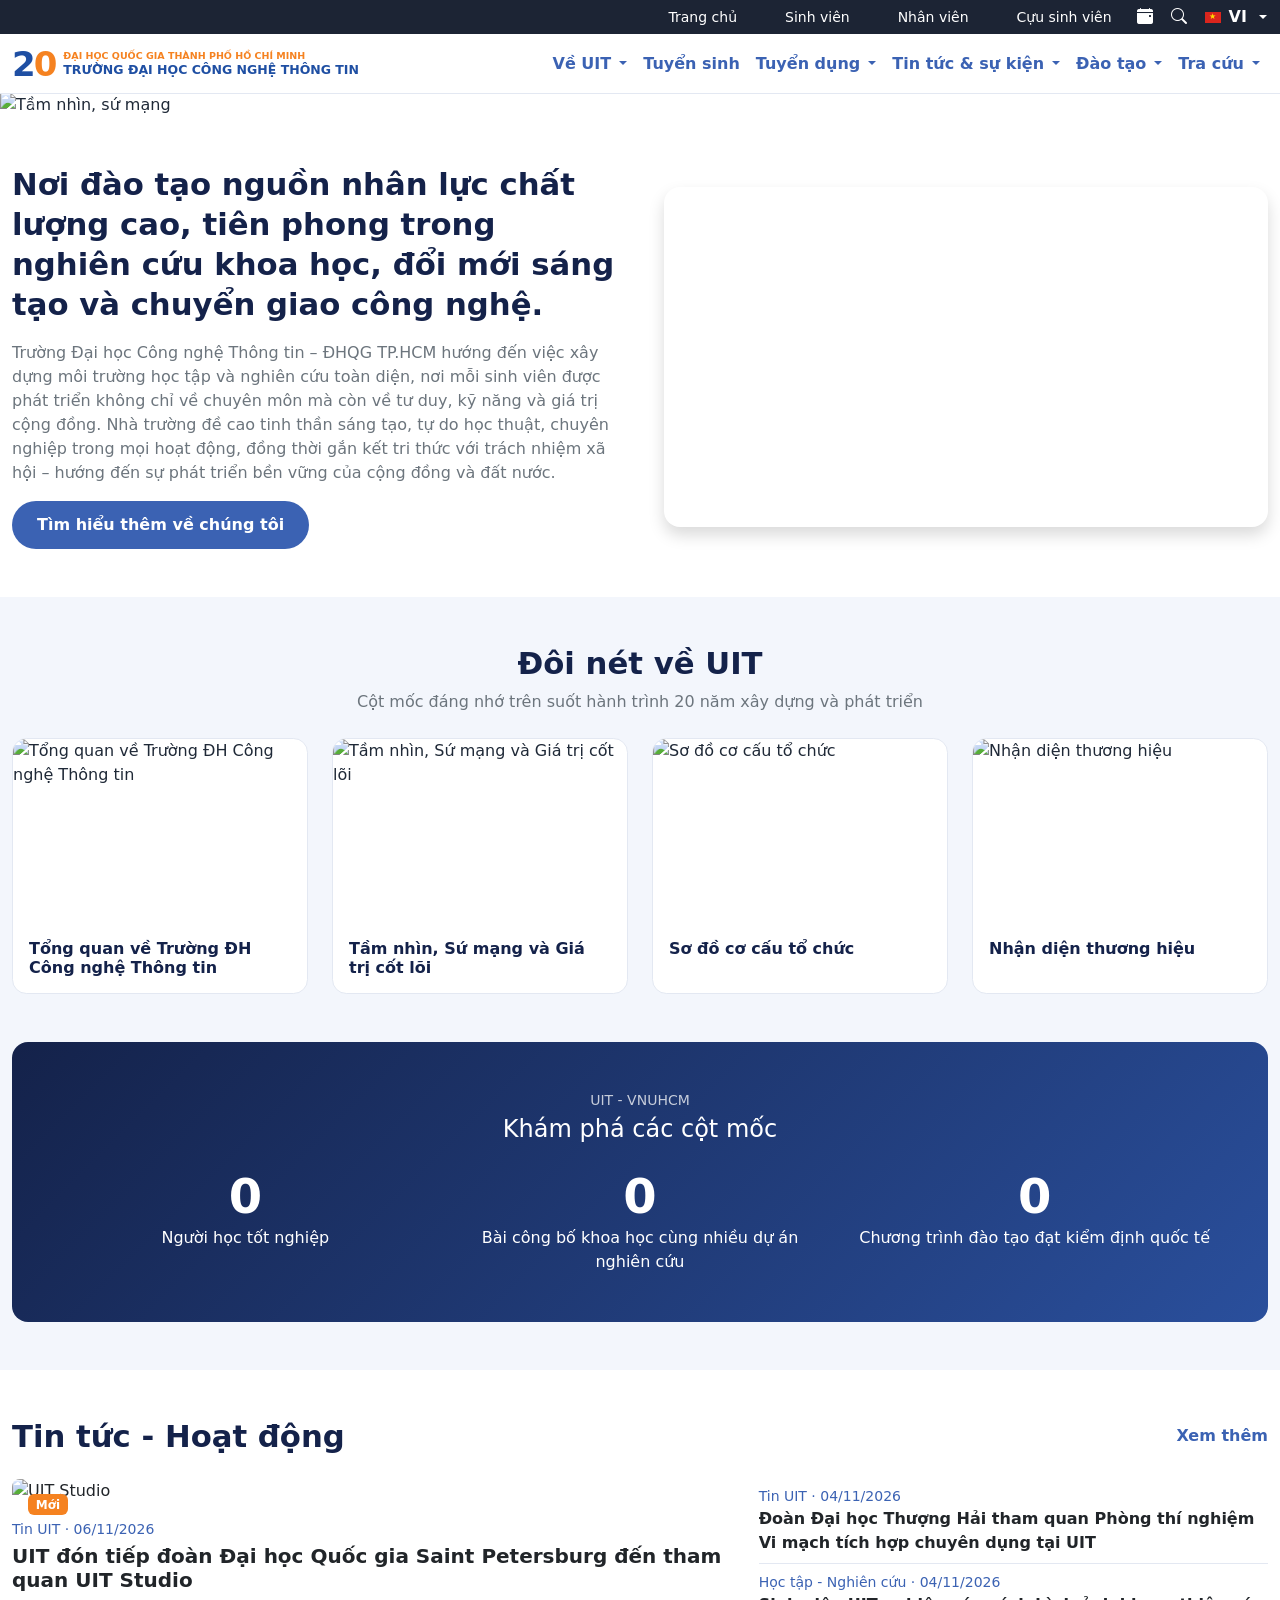
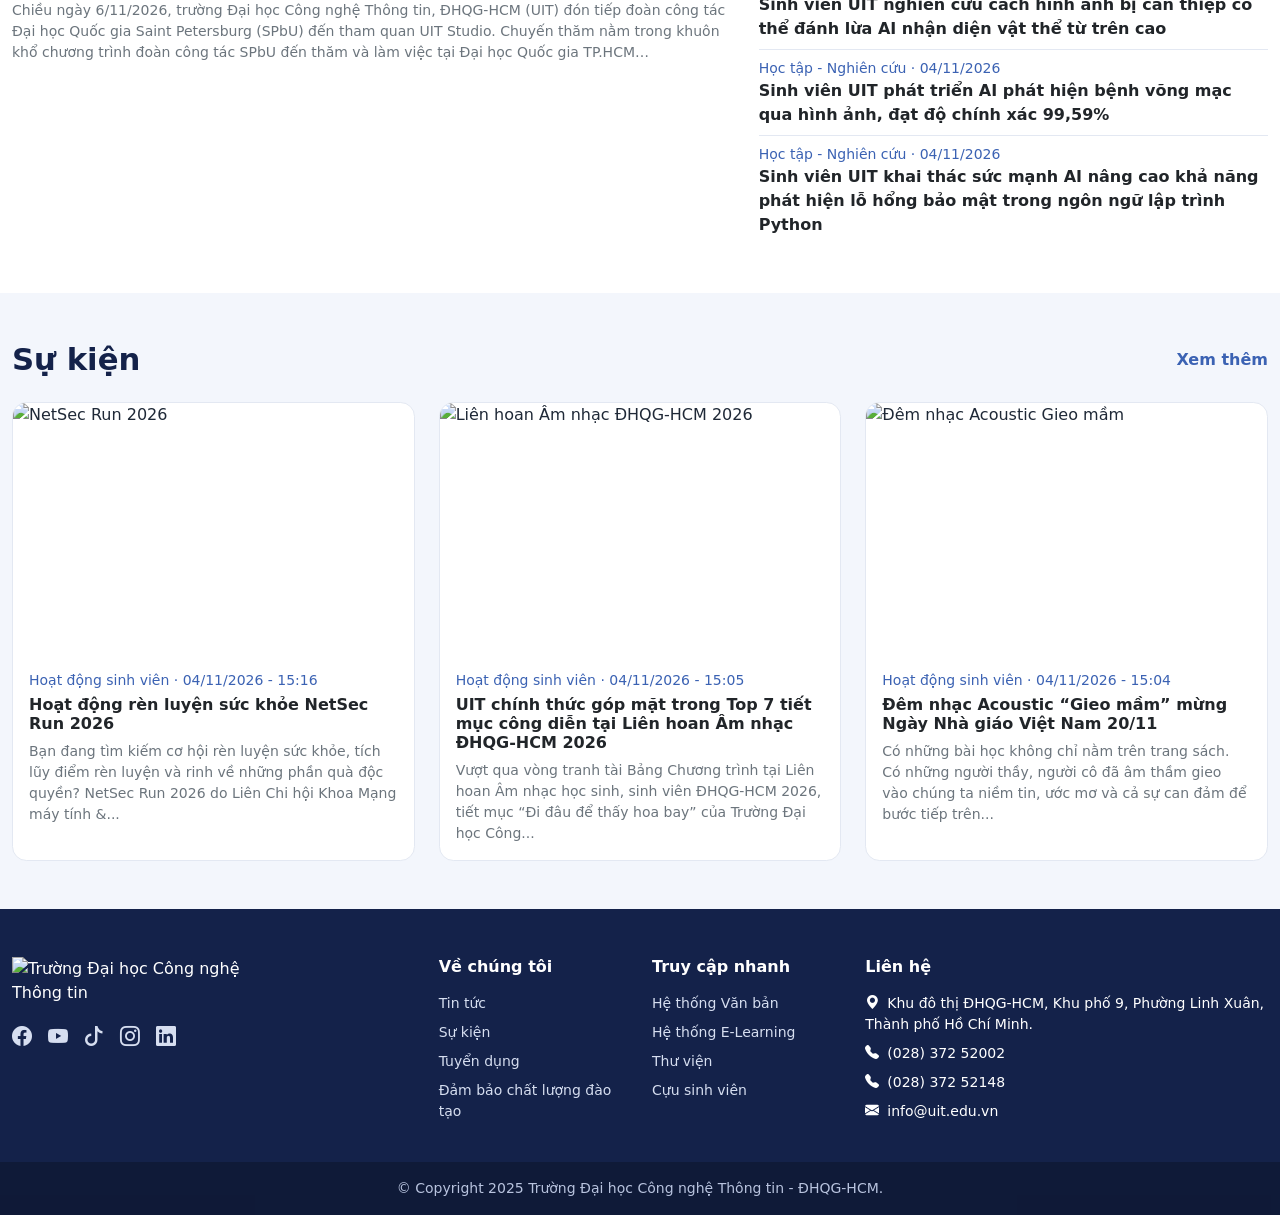
==== html/index.html @ 1ea15f8d "fix" ====
<!DOCTYPE html>
<html lang="vi">
<head>
  <meta charset="UTF-8">
  <meta name="viewport" content="width=device-width, initial-scale=1">
  <title>Trường Đại học Công nghệ thông tin - Đại học Quốc gia Thành phố Hồ Chí Minh</title>
  <link href="https://cdn.jsdelivr.net/npm/bootstrap@5.3.3/dist/css/bootstrap.min.css" rel="stylesheet">
  <link href="https://cdn.jsdelivr.net/npm/bootstrap-icons@1.11.3/font/bootstrap-icons.min.css" rel="stylesheet">
  <link href="/css/style.css" rel="stylesheet">
</head>
<body>

<!-- ================= TOP BAR ================= -->
<div class="uit-topbar text-white small">
  <div class="container-xxl d-flex justify-content-end align-items-center gap-4">
    <nav class="d-none d-lg-flex gap-5" aria-label="Liên kết nhanh">
      <a href="https://www.uit.edu.vn/" class="text-white text-decoration-none">Trang chủ</a>
      <a href="https://portal.uit.edu.vn/sinh-vien/" class="text-white text-decoration-none">Sinh viên</a>
      <a href="https://portal.uit.edu.vn/vc-nld" class="text-white text-decoration-none">Nhân viên</a>
      <a href="https://alumni.uit.edu.vn/" class="text-white text-decoration-none">Cựu sinh viên</a>
    </nav>
    <div class="d-flex align-items-center gap-3">
      <button class="btn btn-link text-white p-0" aria-label="Lịch"><i class="bi bi-calendar-event-fill"></i></button>
      <button class="btn btn-link text-white p-0" aria-label="Tìm kiếm"><i class="bi bi-search"></i></button>
      <div class="dropdown">
        <button class="btn btn-link text-white p-0 fw-semibold text-decoration-none dropdown-toggle d-flex align-items-center gap-2" data-bs-toggle="dropdown" aria-expanded="false">
          <span class="uit-flag"></span> VI
        </button>
        <ul class="dropdown-menu dropdown-menu-end">
          <li><a class="dropdown-item" href="#">Tiếng Việt</a></li>
          <li><a class="dropdown-item" href="#">English</a></li>
        </ul>
      </div>
    </div>
  </div>
</div>

<!-- ================= MAIN NAV ================= -->
<nav class="navbar navbar-expand-lg bg-white sticky-top uit-nav">
  <div class="container-xxl">
    <a class="navbar-brand d-flex align-items-center gap-2" href="https://www.uit.edu.vn/">
      <!-- Thay bằng <img src="logo.png" alt="UIT" height="40"> khi có logo thật -->
      <span class="uit-logo-20">2<span>0</span></span>
      <span class="d-flex flex-column lh-sm uit-logo-text">
        <small>ĐẠI HỌC QUỐC GIA THÀNH PHỐ HỒ CHÍ MINH</small>
        <strong>TRƯỜNG ĐẠI HỌC CÔNG NGHỆ THÔNG TIN</strong>
      </span>
    </a>
    <button class="navbar-toggler border-0" type="button" data-bs-toggle="collapse" data-bs-target="#uitMenu" aria-controls="uitMenu" aria-expanded="false" aria-label="Mở menu">
      <span class="navbar-toggler-icon"></span>
    </button>

    <div class="collapse navbar-collapse justify-content-end" id="uitMenu">
      <ul class="navbar-nav">
        <li class="nav-item dropdown">
          <a class="nav-link dropdown-toggle" href="#" role="button" data-bs-toggle="dropdown" aria-expanded="false">Về UIT</a>
          <ul class="dropdown-menu">
            <li><a class="dropdown-item" href="https://www.uit.edu.vn/bai-viet/tong-quan-ve-truong-dh-cong-nghe-thong-tin">Tổng quan</a></li>
            <li><a class="dropdown-item" href="https://www.uit.edu.vn/bai-viet/tam-nhin-su-mang-va-gia-tri-cot-loi">Tầm nhìn, Sứ mạng và Giá trị cốt lõi</a></li>
            <li><a class="dropdown-item" href="https://www.uit.edu.vn/bai-viet/co-cau-to-chuc">Sơ đồ cơ cấu tổ chức</a></li>
            <li><a class="dropdown-item" href="https://www.uit.edu.vn/bai-viet/nhan-dien-thuong-hieu">Nhận diện thương hiệu</a></li>
            <li><a class="dropdown-item" href="https://www.uit.edu.vn/bai-viet/chien-luoc-phat-trien">Kế hoạch - Chiến lược</a></li>
            <li><a class="dropdown-item" href="https://www.uit.edu.vn/bai-viet/thong-tin-quy-hoach-truong-dh-cntt-dhqg-hcm">Thông tin quy hoạch</a></li>
            <li><a class="dropdown-item" href="https://www.uit.edu.vn/bai-viet/dam-bao-chat-luong">Đảm bảo chất lượng</a></li>
            <li><a class="dropdown-item" href="#">Nghiên cứu Khoa học</a></li>
            <li><a class="dropdown-item" href="https://www.uit.edu.vn/bai-viet/lien-he">Liên hệ</a></li>
          </ul>
        </li>

        <li class="nav-item"><a class="nav-link" href="https://tuyensinh.uit.edu.vn/">Tuyển sinh</a></li>

        <li class="nav-item dropdown">
          <a class="nav-link dropdown-toggle" href="#" role="button" data-bs-toggle="dropdown" aria-expanded="false">Tuyển dụng</a>
          <ul class="dropdown-menu">
            <li><a class="dropdown-item" href="https://www.uit.edu.vn/tuyen-dung">Người lao động</a></li>
            <li><a class="dropdown-item" href="https://www.uit.edu.vn/tuyen-dung-vien-chuc">Viên chức</a></li>
          </ul>
        </li>

        <li class="nav-item dropdown">
          <a class="nav-link dropdown-toggle" href="#" role="button" data-bs-toggle="dropdown" aria-expanded="false">Tin tức &amp; sự kiện</a>
          <ul class="dropdown-menu">
            <li><h6 class="dropdown-header">Thông tin chung</h6></li>
            <li><a class="dropdown-item" href="https://www.uit.edu.vn/thong-tin-thong-bao">Thông báo chung</a></li>
            <li><a class="dropdown-item" href="https://tuyensinh.uit.edu.vn/">Thông tin tuyển sinh</a></li>
            <li><a class="dropdown-item" href="https://www.uit.edu.vn/tin-xet-duyet-chuc-danh-gs-pgs">Tin xét duyệt chức danh GS, PGS</a></li>
            <li><a class="dropdown-item" href="https://www.uit.edu.vn/thu-chao-gia">Thư chào giá</a></li>
            <li><hr class="dropdown-divider"></li>
            <li><h6 class="dropdown-header">Tin tức</h6></li>
            <li><a class="dropdown-item" href="https://www.uit.edu.vn/tin-uit">Tin tức UIT</a></li>
            <li><a class="dropdown-item" href="https://www.uit.edu.vn/hoc-tap-nghien-cuu">Tin học tập - nghiên cứu</a></li>
            <li><a class="dropdown-item" href="https://www.uit.edu.vn/hoat-dong-sinh-vien">Tin hoạt động sinh viên</a></li>
            <li><a class="dropdown-item" href="https://www.uit.edu.vn/uit-20-nam">UIT 20 năm</a></li>
          </ul>
        </li>

        <li class="nav-item dropdown">
          <a class="nav-link dropdown-toggle" href="#" role="button" data-bs-toggle="dropdown" aria-expanded="false">Đào tạo</a>
          <ul class="dropdown-menu">
            <li><h6 class="dropdown-header">Đại học chính quy</h6></li>
            <li><a class="dropdown-item" href="https://tuyensinh.uit.edu.vn/nganh-dao-tao/nganh-cong-nghe-thong-tin">Công nghệ Thông tin</a></li>
            <li><a class="dropdown-item" href="https://tuyensinh.uit.edu.vn/nganh-dao-tao/nganh-he-thong-thong-tin">Hệ thống Thông tin</a></li>
            <li><a class="dropdown-item" href="https://tuyensinh.uit.edu.vn/nganh-dao-tao/nganh-khoa-hoc-may-tinh">Khoa học Máy tính</a></li>
            <li><a class="dropdown-item" href="https://tuyensinh.uit.edu.vn/nganh-dao-tao/nganh-ky-thuat-phan-mem">Kỹ thuật Phần mềm</a></li>
            <li><a class="dropdown-item" href="https://tuyensinh.uit.edu.vn/nganh-dao-tao/nganh-ky-thuat-may-tinh">Kỹ thuật Máy tính</a></li>
            <li><a class="dropdown-item" href="https://tuyensinh.uit.edu.vn/nganh-dao-tao/nganh-an-toan-thong-tin">An toàn Thông tin</a></li>
            <li><a class="dropdown-item" href="https://tuyensinh.uit.edu.vn/nganh-dao-tao/nganh-tri-tue-nhan-tao">Trí tuệ Nhân tạo</a></li>
            <li><hr class="dropdown-divider"></li>
            <li><h6 class="dropdown-header">Sau đại học</h6></li>
            <li><a class="dropdown-item" href="https://www.uit.edu.vn/bai-viet/dao-tao-thac-si-khoa-hoc-may-tinh">Thạc sĩ Khoa học Máy tính</a></li>
            <li><a class="dropdown-item" href="https://www.uit.edu.vn/bai-viet/dao-tao-tien-si-khoa-hoc-may-tinh">Tiến sĩ Khoa học Máy tính</a></li>
            <li><hr class="dropdown-divider"></li>
            <li><h6 class="dropdown-header">Đào tạo quốc tế</h6></li>
            <li><a class="dropdown-item" href="https://oep.uit.edu.vn/vi/tong-quan-chuong-trinh-giang-day-bang-tieng-anh">Chương trình giảng dạy bằng tiếng Anh</a></li>
            <li><a class="dropdown-item" href="https://oep.uit.edu.vn/vi/tong-quan-ve-chuong-trinh-lien-ket-bcu">Liên kết Đại học Birmingham City</a></li>
            <li><a class="dropdown-item" href="https://oep.uit.edu.vn/vi/chuong-trinh-lien-ket-dai-hoc-newcastle">Liên kết Đại học Newcastle</a></li>
          </ul>
        </li>

        <li class="nav-item dropdown">
          <a class="nav-link dropdown-toggle" href="#" role="button" data-bs-toggle="dropdown" aria-expanded="false">Tra cứu</a>
          <ul class="dropdown-menu dropdown-menu-end">
            <li><a class="dropdown-item" href="https://www.uit.edu.vn/cong-bo-ba-cong-khai">Công bố ba công khai</a></li>
            <li><a class="dropdown-item" href="https://www.uit.edu.vn/tra-cuu/van-bang">Văn bằng tốt nghiệp</a></li>
            <li><a class="dropdown-item" href="https://tracuu.citd.edu.vn/">Chứng chỉ Công nghệ Thông tin</a></li>
            <li><a class="dropdown-item" href="https://www.uit.edu.vn/bang-vang-sinh-vien">Bảng vàng thành tích</a></li>
          </ul>
        </li>
      </ul>
    </div>
  </div>
</nav>

<main>

  <!-- ================= BANNER TRƯỢT ================= -->
  <section id="heroCarousel" class="carousel slide" data-bs-ride="carousel" aria-label="Banner">
    <div class="carousel-indicators">
      <button type="button" data-bs-target="#heroCarousel" data-bs-slide-to="0" class="active" aria-current="true" aria-label="Slide 1"></button>
      <button type="button" data-bs-target="#heroCarousel" data-bs-slide-to="1" aria-label="Slide 2"></button>
      <button type="button" data-bs-target="#heroCarousel" data-bs-slide-to="2" aria-label="Slide 3"></button>
      <button type="button" data-bs-target="#heroCarousel" data-bs-slide-to="3" aria-label="Slide 4"></button>
      <button type="button" data-bs-target="#heroCarousel" data-bs-slide-to="4" aria-label="Slide 5"></button>
      <button type="button" data-bs-target="#heroCarousel" data-bs-slide-to="5" aria-label="Slide 6"></button>
      <button type="button" data-bs-target="#heroCarousel" data-bs-slide-to="6" aria-label="Slide 7"></button>
    </div>
    <div class="carousel-inner">
      <div class="carousel-item active"><img class="d-block w-100" src="https://www.uit.edu.vn/media/tamnhin_sumang_02_02_01_01_e7496ca052.png" alt="Tầm nhìn, sứ mạng"></div>
      <div class="carousel-item"><img class="d-block w-100" src="https://www.uit.edu.vn/media/uit_bannerweb_20nam_02_02_01_fc29c35461.png" alt="UIT 20 - Kiến tạo tương lai số"></div>
      <div class="carousel-item"><img class="d-block w-100" src="https://www.uit.edu.vn/media/uit_bannerweb_tuyensinh_02_02_01_7b375db85c.png" alt="UIT môi trường Đại học đáng mơ ước"></div>
      <div class="carousel-item"><img class="d-block w-100" src="https://www.uit.edu.vn/media/uit_bannerweb_gioithieu_02_9ed76ed0ba.jpg" alt="Triết lý"></div>
      <div class="carousel-item"><img class="d-block w-100" src="https://www.uit.edu.vn/media/banner_kiem_dinh_ae8a551e0a.png" alt="ASIIN"></div>
      <div class="carousel-item"><img class="d-block w-100" src="https://www.uit.edu.vn/media/M01_1043_7dd2d68bd4.jpg" alt="Tuyển dụng đợt 1 năm 2026"></div>
      <div class="carousel-item"><img class="d-block w-100" src="https://www.uit.edu.vn/media/a3e02b776dd1e38fbac0_317f2dbcb8.jpg" alt="Ranking"></div>
    </div>
    <button class="carousel-control-prev" type="button" data-bs-target="#heroCarousel" data-bs-slide="prev">
      <span class="carousel-control-prev-icon" aria-hidden="true"></span><span class="visually-hidden">Previous slide</span>
    </button>
    <button class="carousel-control-next" type="button" data-bs-target="#heroCarousel" data-bs-slide="next">
      <span class="carousel-control-next-icon" aria-hidden="true"></span><span class="visually-hidden">Next slide</span>
    </button>
  </section>

  <h1 class="visually-hidden">Trường Đại học Công nghệ thông tin - Đại học Quốc gia Thành phố Hồ Chí Minh</h1>

  <!-- ================= GIỚI THIỆU ================= -->
  <section class="py-5 bg-white">
    <div class="container-xxl">
      <div class="row align-items-center g-5">
        <div class="col-lg-6">
          <h2 class="uit-lead mb-3">Nơi đào tạo nguồn nhân lực chất lượng cao, tiên phong trong nghiên cứu khoa học, đổi mới sáng tạo và chuyển giao công nghệ.</h2>
          <p class="text-secondary">Trường Đại học Công nghệ Thông tin – ĐHQG TP.HCM hướng đến việc xây dựng môi trường học tập và nghiên cứu toàn diện, nơi mỗi sinh viên được phát triển không chỉ về chuyên môn mà còn về tư duy, kỹ năng và giá trị cộng đồng. Nhà trường đề cao tinh thần sáng tạo, tự do học thuật, chuyên nghiệp trong mọi hoạt động, đồng thời gắn kết tri thức với trách nhiệm xã hội – hướng đến sự phát triển bền vững của cộng đồng và đất nước.</p>
          <a href="https://www.uit.edu.vn/bai-viet/tong-quan-ve-truong-dh-cong-nghe-thong-tin" class="btn uit-btn">Tìm hiểu thêm về chúng tôi</a>
        </div>
        <div class="col-lg-6">
          <div class="ratio ratio-16x9 rounded-4 overflow-hidden shadow">
            <iframe src="https://www.youtube-nocookie.com/embed/4x8gqJeU5D0?rel=0" title="Giới thiệu UIT" allowfullscreen loading="lazy"></iframe>
          </div>
        </div>
      </div>
    </div>
  </section>

  <!-- ================= ĐÔI NÉT VỀ UIT ================= -->
  <section class="py-5 uit-about">
    <div class="container-xxl">
      <div class="text-center mb-4">
        <h2 class="uit-title">Đôi nét về UIT</h2>
        <p class="text-secondary">Cột mốc đáng nhớ trên suốt hành trình 20 năm xây dựng và phát triển</p>
      </div>

      <div class="row g-4">
        <div class="col-6 col-lg-3">
          <a class="card uit-card h-100 text-decoration-none" href="https://www.uit.edu.vn/bai-viet/tong-quan-ve-truong-dh-cong-nghe-thong-tin">
            <img src="https://www.uit.edu.vn/media/740215593_1000874972575871_5368889140275719740_n_1_ca47231baf.jpg" class="card-img-top" alt="Tổng quan về Trường ĐH Công nghệ Thông tin">
            <div class="card-body"><h3 class="h6 fw-bold m-0">Tổng quan về Trường ĐH Công nghệ Thông tin</h3></div>
          </a>
        </div>
        <div class="col-6 col-lg-3">
          <a class="card uit-card h-100 text-decoration-none" href="https://www.uit.edu.vn/bai-viet/tam-nhin-su-mang-va-gia-tri-cot-loi">
            <img src="https://www.uit.edu.vn/media/tamnhin_sumang_02_02_01_01_7de9eeb938.jpg" class="card-img-top" alt="Tầm nhìn, Sứ mạng và Giá trị cốt lõi">
            <div class="card-body"><h3 class="h6 fw-bold m-0">Tầm nhìn, Sứ mạng và Giá trị cốt lõi</h3></div>
          </a>
        </div>
        <div class="col-6 col-lg-3">
          <a class="card uit-card h-100 text-decoration-none" href="https://www.uit.edu.vn/bai-viet/co-cau-to-chuc">
            <img src="https://www.uit.edu.vn/media/image_c688fa93b3.png" class="card-img-top" alt="Sơ đồ cơ cấu tổ chức">
            <div class="card-body"><h3 class="h6 fw-bold m-0">Sơ đồ cơ cấu tổ chức</h3></div>
          </a>
        </div>
        <div class="col-6 col-lg-3">
          <a class="card uit-card h-100 text-decoration-none" href="https://www.uit.edu.vn/bai-viet/nhan-dien-thuong-hieu">
            <img src="https://www.uit.edu.vn/media/Brand_name_Identity_2c48bee4ad.png" class="card-img-top" alt="Nhận diện thương hiệu">
            <div class="card-body"><h3 class="h6 fw-bold m-0">Nhận diện thương hiệu</h3></div>
          </a>
        </div>
      </div>

      <!-- Số liệu: điền số thật (trang gốc chạy hiệu ứng đếm) -->
      <div class="uit-stats rounded-4 text-white mt-5 p-4 p-lg-5">
        <p class="text-center small opacity-75 mb-1">UIT - VNUHCM</p>
        <h3 class="text-center h4 mb-4">Khám phá các cột mốc</h3>
        <div class="row text-center g-4">
          <div class="col-md-4"><div class="display-5 fw-bold">0</div><div>Người học tốt nghiệp</div></div>
          <div class="col-md-4"><div class="display-5 fw-bold">0</div><div>Bài công bố khoa học cùng nhiều dự án nghiên cứu</div></div>
          <div class="col-md-4"><div class="display-5 fw-bold">0</div><div>Chương trình đào tạo đạt kiểm định quốc tế</div></div>
        </div>
      </div>
    </div>
  </section>

  <!-- ================= TIN TỨC - HOẠT ĐỘNG ================= -->
  <section class="py-5 bg-white">
    <div class="container-xxl">
      <div class="d-flex justify-content-between align-items-center mb-4">
        <h2 class="uit-title m-0">Tin tức - Hoạt động</h2>
        <a href="https://www.uit.edu.vn/search-page" class="uit-more">Xem thêm</a>
      </div>

      <div class="row g-4">
        <!-- Tin nổi bật -->
        <div class="col-lg-7">
          <a class="card border-0 h-100 text-decoration-none uit-feature" href="https://www.uit.edu.vn/bai-viet/uit-don-tiep-doan-dai-hoc-quoc-gia-saint-petersburg-den-tham-quan-uit-studio">
            <div class="position-relative">
              <img src="https://www.uit.edu.vn/media/stu_5_eeeb92e93b.jpg" class="card-img-top rounded-3" alt="UIT Studio">
              <span class="badge uit-badge position-absolute top-0 start-0 m-3">Mới</span>
            </div>
            <div class="card-body px-0">
              <div class="small text-uit mb-1">Tin UIT · 06/11/2026</div>
              <h3 class="h5 fw-bold text-dark">UIT đón tiếp đoàn Đại học Quốc gia Saint Petersburg đến tham quan UIT Studio</h3>
              <p class="text-secondary small mb-0">Chiều ngày 6/11/2026, trường Đại học Công nghệ Thông tin, ĐHQG-HCM (UIT) đón tiếp đoàn công tác Đại học Quốc gia Saint Petersburg (SPbU) đến tham quan UIT Studio. Chuyến thăm nằm trong khuôn khổ chương trình đoàn công tác SPbU đến thăm và làm việc tại Đại học Quốc gia TP.HCM…</p>
            </div>
          </a>
        </div>

        <!-- Danh sách tin -->
        <div class="col-lg-5">
          <div class="list-group list-group-flush">
            <a class="list-group-item list-group-item-action px-0" href="https://www.uit.edu.vn/bai-viet/doan-dai-hoc-thuong-hai-tham-quan-phong-thi-nghiem-vi-mach-tich-hop-chuyen-dung-tai-uit">
              <div class="small text-uit">Tin UIT · 04/11/2026</div>
              <div class="fw-semibold">Đoàn Đại học Thượng Hải tham quan Phòng thí nghiệm Vi mạch tích hợp chuyên dụng tại UIT</div>
            </a>
            <a class="list-group-item list-group-item-action px-0" href="https://www.uit.edu.vn/bai-viet/sinh-vien-uit-nghien-cuu-cach-hinh-anh-bi-can-thiep-co-the-danh-lua-ai-nhan-dien-vat-the-tu-tren-cao">
              <div class="small text-uit">Học tập - Nghiên cứu · 04/11/2026</div>
              <div class="fw-semibold">Sinh viên UIT nghiên cứu cách hình ảnh bị can thiệp có thể đánh lừa AI nhận diện vật thể từ trên cao</div>
            </a>
            <a class="list-group-item list-group-item-action px-0" href="https://www.uit.edu.vn/bai-viet/sinh-vien-uit-phat-trien-ai-phat-hien-benh-vong-mac-qua-hinh-anh-dat-do-chinh-xac-9959">
              <div class="small text-uit">Học tập - Nghiên cứu · 04/11/2026</div>
              <div class="fw-semibold">Sinh viên UIT phát triển AI phát hiện bệnh võng mạc qua hình ảnh, đạt độ chính xác 99,59%</div>
            </a>
            <a class="list-group-item list-group-item-action px-0" href="https://www.uit.edu.vn/bai-viet/sinh-vien-uit-khai-thac-suc-manh-ai-nang-cao-kha-nang-phat-hien-lo-hong-bao-mat-trong-ngon-ngu-lap-trinh-python">
              <div class="small text-uit">Học tập - Nghiên cứu · 04/11/2026</div>
              <div class="fw-semibold">Sinh viên UIT khai thác sức mạnh AI nâng cao khả năng phát hiện lỗ hổng bảo mật trong ngôn ngữ lập trình Python</div>
            </a>
          </div>
        </div>
      </div>
    </div>
  </section>

  <!-- ================= SỰ KIỆN ================= -->
  <section class="py-5 uit-about">
    <div class="container-xxl">
      <div class="d-flex justify-content-between align-items-center mb-4">
        <h2 class="uit-title m-0">Sự kiện</h2>
        <a href="https://www.uit.edu.vn/hoat-dong-sinh-vien" class="uit-more">Xem thêm</a>
      </div>

      <div class="row g-4">
        <div class="col-md-6 col-lg-4">
          <a class="card uit-card h-100 text-decoration-none" href="https://www.uit.edu.vn/bai-viet/hoat-dong-ren-luyen-suc-khoe-netsec-run-2026">
            <img src="https://www.uit.edu.vn/media/862763727_1435685378087369_4292323680762426152_n_cropped_9e05dc47bb.jpg" class="card-img-top" alt="NetSec Run 2026">
            <div class="card-body">
              <div class="small text-uit mb-1">Hoạt động sinh viên · 04/11/2026 - 15:16</div>
              <h3 class="h6 fw-bold text-dark">Hoạt động rèn luyện sức khỏe NetSec Run 2026</h3>
              <p class="small text-secondary mb-0">Bạn đang tìm kiếm cơ hội rèn luyện sức khỏe, tích lũy điểm rèn luyện và rinh về những phần quà độc quyền? NetSec Run 2026 do Liên Chi hội Khoa Mạng máy tính &amp;...</p>
            </div>
          </a>
        </div>
        <div class="col-md-6 col-lg-4">
          <a class="card uit-card h-100 text-decoration-none" href="https://www.uit.edu.vn/bai-viet/uit-chinh-thuc-gop-mat-trong-top-7-tiet-muc-cong-dien-tai-lien-hoan-am-nhac-dhqg-hcm-2026">
            <img src="https://www.uit.edu.vn/media/888089864_2610352122723112_1664112848125057927_n_cropped_04cbeceff4.jpg" class="card-img-top" alt="Liên hoan Âm nhạc ĐHQG-HCM 2026">
            <div class="card-body">
              <div class="small text-uit mb-1">Hoạt động sinh viên · 04/11/2026 - 15:05</div>
              <h3 class="h6 fw-bold text-dark">UIT chính thức góp mặt trong Top 7 tiết mục công diễn tại Liên hoan Âm nhạc ĐHQG-HCM 2026</h3>
              <p class="small text-secondary mb-0">Vượt qua vòng tranh tài Bảng Chương trình tại Liên hoan Âm nhạc học sinh, sinh viên ĐHQG-HCM 2026, tiết mục “Đi đâu để thấy hoa bay” của Trường Đại học Công...</p>
            </div>
          </a>
        </div>
        <div class="col-md-6 col-lg-4">
          <a class="card uit-card h-100 text-decoration-none" href="https://www.uit.edu.vn/bai-viet/dem-nhac-acoustic-gieo-mam-mung-ngay-nha-giao-viet-nam-2011">
            <img src="https://www.uit.edu.vn/media/887078425_1130072556647412_4953591523660730898_n_56c1ae2464.jpg" class="card-img-top" alt="Đêm nhạc Acoustic Gieo mầm">
            <div class="card-body">
              <div class="small text-uit mb-1">Hoạt động sinh viên · 04/11/2026 - 15:04</div>
              <h3 class="h6 fw-bold text-dark">Đêm nhạc Acoustic “Gieo mầm” mừng Ngày Nhà giáo Việt Nam 20/11</h3>
              <p class="small text-secondary mb-0">Có những bài học không chỉ nằm trên trang sách. Có những người thầy, người cô đã âm thầm gieo vào chúng ta niềm tin, ước mơ và cả sự can đảm để bước tiếp trên...</p>
            </div>
          </a>
        </div>
      </div>
    </div>
  </section>

</main>

<!-- ================= FOOTER ================= -->
<footer class="uit-footer text-white pt-5">
  <div class="container-xxl">
    <div class="row g-4 pb-4">
      <div class="col-lg-4">
        <img src="https://www.uit.edu.vn/media/Footer_logo_VNA_414199455a.png" alt="Trường Đại học Công nghệ Thông tin" class="mb-3 uit-footer-logo">
        <div class="d-flex gap-3 fs-5">
          <a href="https://www.facebook.com/UIT.Fanpage" aria-label="Facebook"><i class="bi bi-facebook"></i></a>
          <a href="https://www.youtube.com/@uitchannel" aria-label="YouTube"><i class="bi bi-youtube"></i></a>
          <a href="https://www.tiktok.com/@tuyensinhuit" aria-label="TikTok"><i class="bi bi-tiktok"></i></a>
          <a href="https://www.instagram.com/uituniversity" aria-label="Instagram"><i class="bi bi-instagram"></i></a>
          <a href="https://www.linkedin.com/school/university-of-information-technology" aria-label="LinkedIn"><i class="bi bi-linkedin"></i></a>
        </div>
      </div>

      <div class="col-6 col-lg-2">
        <h4 class="h6 fw-bold mb-3">Về chúng tôi</h4>
        <ul class="list-unstyled small d-grid gap-2">
          <li><a href="https://www.uit.edu.vn/search-page">Tin tức</a></li>
          <li><a href="https://www.uit.edu.vn/hoat-dong-sinh-vien">Sự kiện</a></li>
          <li><a href="https://www.uit.edu.vn/tuyen-dung">Tuyển dụng</a></li>
          <li><a href="https://www.uit.edu.vn/bai-viet/dam-bao-chat-luong">Đảm bảo chất lượng đào tạo</a></li>
        </ul>
      </div>

      <div class="col-6 col-lg-2">
        <h4 class="h6 fw-bold mb-3">Truy cập nhanh</h4>
        <ul class="list-unstyled small d-grid gap-2">
          <li><a href="#">Hệ thống Văn bản</a></li>
          <li><a href="https://courses.uit.edu.vn">Hệ thống E-Learning</a></li>
          <li><a href="https://thuvien.uit.edu.vn">Thư viện</a></li>
          <li><a href="https://alumni.uit.edu.vn">Cựu sinh viên</a></li>
        </ul>
      </div>

      <div class="col-lg-4">
        <h4 class="h6 fw-bold mb-3">Liên hệ</h4>
        <ul class="list-unstyled small d-grid gap-2">
          <li><i class="bi bi-geo-alt-fill me-2"></i>Khu đô thị ĐHQG-HCM, Khu phố 9, Phường Linh Xuân, Thành phố Hồ Chí Minh.</li>
          <li><i class="bi bi-telephone-fill me-2"></i>(028) 372 52002</li>
          <li><i class="bi bi-telephone-fill me-2"></i>(028) 372 52148</li>
          <li><i class="bi bi-envelope-fill me-2"></i>info@uit.edu.vn</li>
        </ul>
      </div>
    </div>
  </div>
  <div class="uit-copyright text-center small py-3">
    © Copyright 2025 Trường Đại học Công nghệ Thông tin - ĐHQG-HCM.
  </div>
</footer>

<script src="https://cdn.jsdelivr.net/npm/bootstrap@5.3.3/dist/js/bootstrap.bundle.min.js"></script>
</body>
</html>
---- css/style.css ----
:root {
  --uit-topbar: #1c2434;
  --uit-blue: #3b62b3;
  --uit-blue-dark: #1e3f87;
  --uit-navy: #14224a;
  --uit-orange: #f58220;
  --uit-border: #e3e8f2;
  --uit-bg: #f3f6fc;
}

body { color: #1f2937; }
a { color: inherit; }
.text-uit { color: var(--uit-blue); }

/* ===== Top bar ===== */
.uit-topbar { background: var(--uit-topbar); height: 34px; display: flex; align-items: center; }
.uit-topbar a:hover { text-decoration: underline !important; }
.uit-topbar .dropdown-toggle::after { border-top-color: #fff; }
.uit-flag { width: 16px; height: 11px; background: #da251d; position: relative; display: inline-block; }
.uit-flag::after { content: "★"; color: #ffde00; font-size: 8px; position: absolute; inset: 0; display: grid; place-items: center; line-height: 1; }

/* ===== Main nav ===== */
.uit-nav { box-shadow: 0 1px 0 var(--uit-border); padding-block: 0; }
.uit-nav .nav-link { color: var(--uit-blue); font-weight: 600; padding: 1.1rem 1rem; white-space: nowrap; }
.uit-nav .nav-link:hover,
.uit-nav .nav-link.show { color: var(--uit-blue-dark); }
.uit-nav .dropdown-toggle::after { border-top-color: currentColor; margin-left: .5rem; }

.uit-logo-20 { font-weight: 800; font-size: 34px; line-height: 1; color: #1f4fa3; letter-spacing: -2px; }
.uit-logo-20 span { color: var(--uit-orange); }
.uit-logo-text { font-weight: 800; }
.uit-logo-text small { font-size: 9.5px; color: var(--uit-orange); }
.uit-logo-text strong { font-size: 12.5px; color: #1f4fa3; }

.uit-nav .dropdown-menu {
  min-width: 260px;
  margin-top: 0;
  border: 1px solid var(--uit-border);
  border-radius: 0 0 .6rem .6rem;
  box-shadow: 0 12px 28px rgba(20, 35, 70, .14);
}
.uit-nav .dropdown-item { padding: .6rem 1.25rem; font-size: .9rem; color: #334155; white-space: normal; }
.uit-nav .dropdown-item:hover { background: #f1f5fc; color: var(--uit-blue-dark); }
.uit-nav .dropdown-header { font-size: .75rem; font-weight: 700; color: #7b8aa6; padding: .6rem 1.25rem .25rem; }

@media (min-width: 992px) {
  .uit-nav .dropdown:hover > .dropdown-menu { display: block; }
  .uit-nav .dropdown:hover > .nav-link { color: var(--uit-blue-dark); }
}
@media (max-width: 991.98px) {
  .uit-nav .navbar-collapse { border-top: 1px solid var(--uit-border); max-height: calc(100vh - 90px); overflow-y: auto; }
  .uit-nav .nav-link { padding: .9rem .5rem; border-bottom: 1px solid var(--uit-border); }
  .uit-nav .dropdown-menu { box-shadow: none; border: 0; background: #f7f9fd; border-radius: 0; }
}

/* ===== Banner ===== */
#heroCarousel .carousel-indicators [data-bs-target] { width: 10px; height: 10px; border-radius: 50%; border: 0; }
#heroCarousel .carousel-control-prev,
#heroCarousel .carousel-control-next { width: 6%; }

/* ===== Giới thiệu ===== */
.uit-lead { font-size: clamp(1.4rem, 2.4vw, 2rem); font-weight: 800; color: var(--uit-navy); line-height: 1.3; }
.uit-btn { background: var(--uit-blue); color: #fff; font-weight: 600; padding: .7rem 1.5rem; border-radius: 999px; }
.uit-btn:hover { background: var(--uit-blue-dark); color: #fff; }

/* ===== Tiêu đề section ===== */
.uit-title { font-weight: 800; color: var(--uit-navy); font-size: clamp(1.5rem, 2.4vw, 2rem); }
.uit-more { color: var(--uit-blue); font-weight: 600; text-decoration: none; }
.uit-more:hover { text-decoration: underline; }
.uit-about { background: var(--uit-bg); }

/* ===== Card ===== */
.uit-card { border: 1px solid var(--uit-border); border-radius: .9rem; overflow: hidden; color: inherit; transition: box-shadow .2s, transform .2s; }
.uit-card:hover { box-shadow: 0 10px 24px rgba(20, 35, 70, .12); transform: translateY(-2px); }
.uit-card .card-img-top { aspect-ratio: 16 / 10; object-fit: cover; }
.uit-card .card-body { color: var(--uit-navy); }

.uit-feature .card-img-top { aspect-ratio: 16 / 9; object-fit: cover; }
.uit-badge { background: var(--uit-orange); font-weight: 600; }
.list-group-item { border-color: var(--uit-border); }
.list-group-item:hover .fw-semibold { color: var(--uit-blue-dark); }

/* ===== Số liệu ===== */
.uit-stats { background: linear-gradient(135deg, var(--uit-navy), #2a4f9c); }

/* ===== Footer ===== */
.uit-footer { background: var(--uit-navy); }
.uit-footer a { color: #d6def0; text-decoration: none; }
.uit-footer a:hover { color: #fff; text-decoration: underline; }
.uit-footer-logo { max-width: 260px; height: auto; }
.uit-copyright { background: rgba(0, 0, 0, .25); color: #b8c3de; }

@media (prefers-reduced-motion: reduce) {
  .uit-card { transition: none; }
}
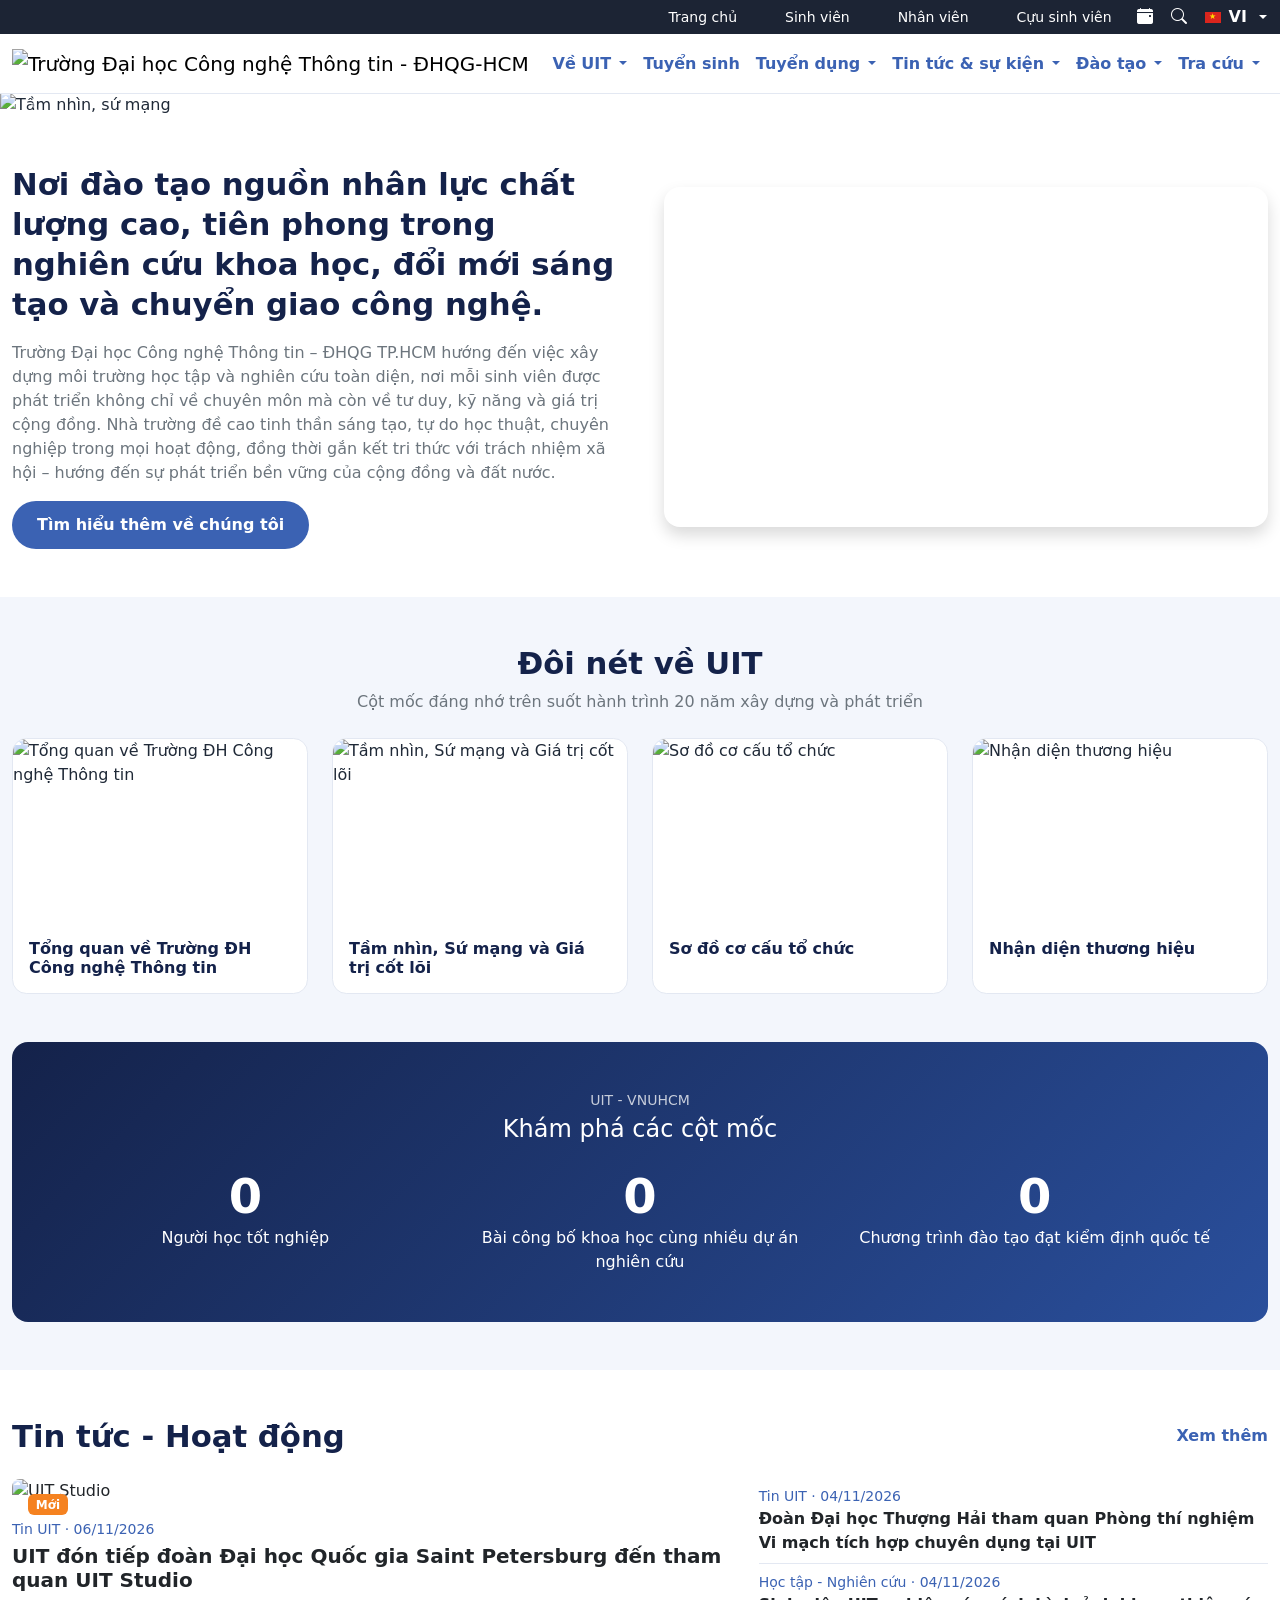
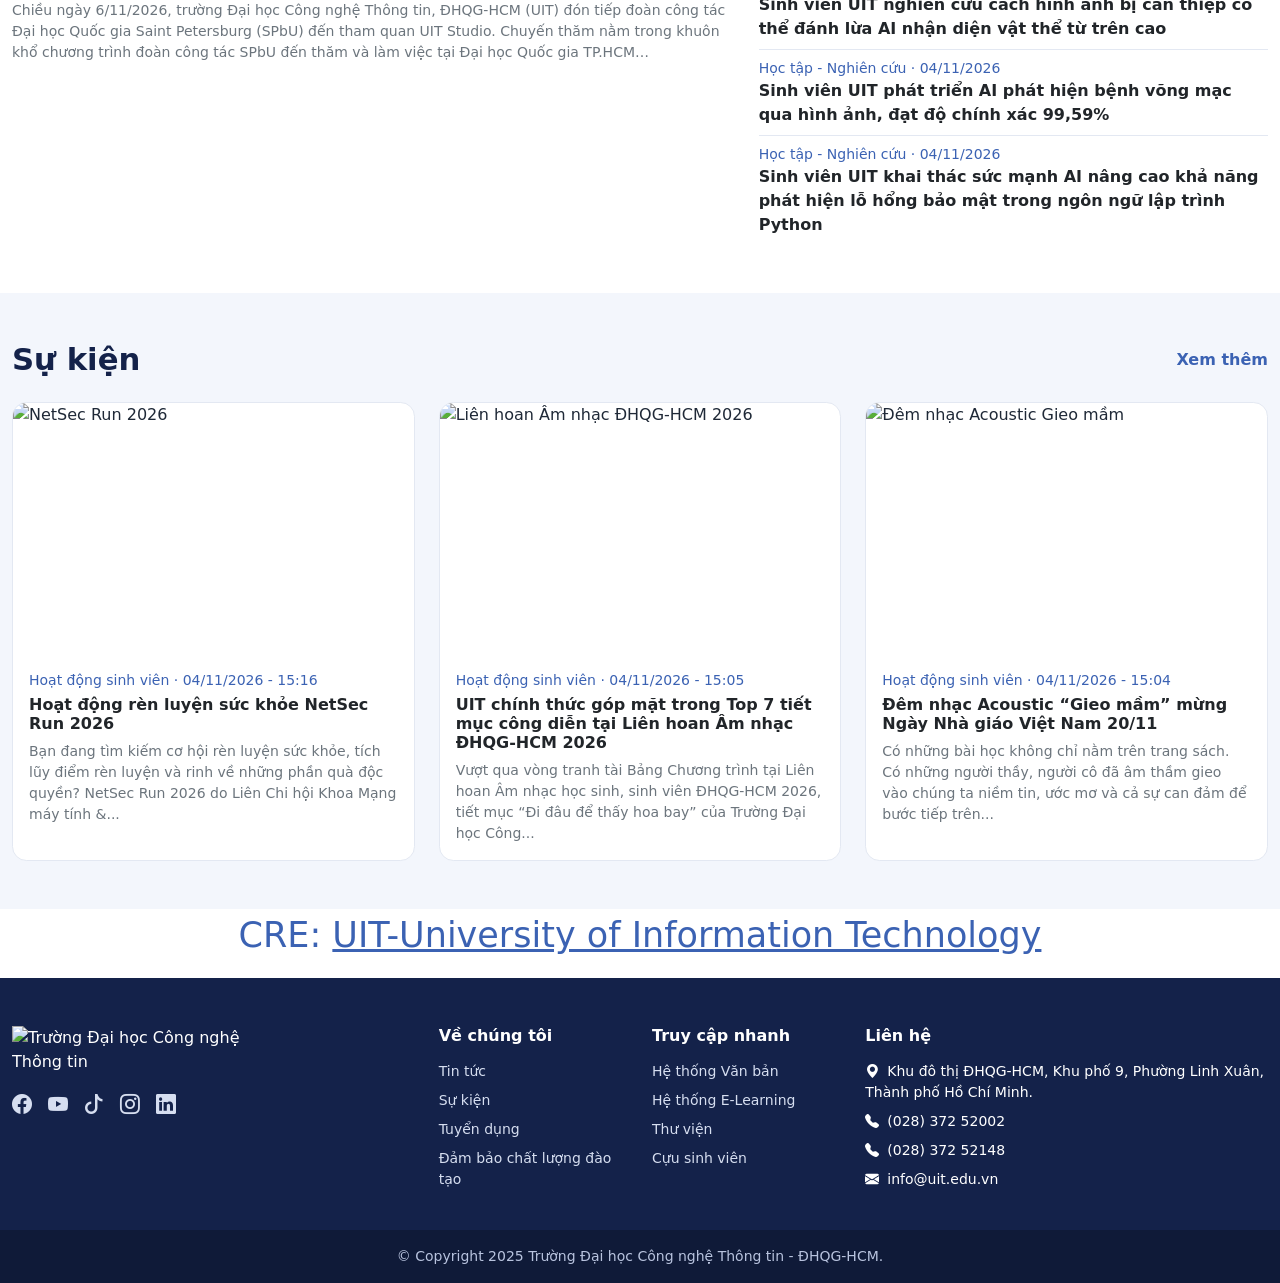
==== commit e026e501: "fiix" ====
--- a/html/index.html
+++ b/html/index.html
@@ -1,379 +1,544 @@
 <!DOCTYPE html>
 <html lang="vi">
+
 <head>
-  <meta charset="UTF-8">
-  <meta name="viewport" content="width=device-width, initial-scale=1">
-  <title>Trường Đại học Công nghệ thông tin - Đại học Quốc gia Thành phố Hồ Chí Minh</title>
-  <link href="https://cdn.jsdelivr.net/npm/bootstrap@5.3.3/dist/css/bootstrap.min.css" rel="stylesheet">
-  <link href="https://cdn.jsdelivr.net/npm/bootstrap-icons@1.11.3/font/bootstrap-icons.min.css" rel="stylesheet">
-  <link href="/css/style.css" rel="stylesheet">
+    <meta charset="UTF-8">
+    <meta name="viewport" content="width=device-width, initial-scale=1">
+    <title>Trường Đại học Công nghệ thông tin - Đại học Quốc gia Thành phố Hồ Chí Minh</title>
+    <link href="https://cdn.jsdelivr.net/npm/bootstrap@5.3.3/dist/css/bootstrap.min.css" rel="stylesheet">
+    <link href="https://cdn.jsdelivr.net/npm/bootstrap-icons@1.11.3/font/bootstrap-icons.min.css" rel="stylesheet">
+    <link href="/css/style.css" rel="stylesheet">
 </head>
+
 <body>
 
-<!-- ================= TOP BAR ================= -->
-<div class="uit-topbar text-white small">
-  <div class="container-xxl d-flex justify-content-end align-items-center gap-4">
-    <nav class="d-none d-lg-flex gap-5" aria-label="Liên kết nhanh">
-      <a href="https://www.uit.edu.vn/" class="text-white text-decoration-none">Trang chủ</a>
-      <a href="https://portal.uit.edu.vn/sinh-vien/" class="text-white text-decoration-none">Sinh viên</a>
-      <a href="https://portal.uit.edu.vn/vc-nld" class="text-white text-decoration-none">Nhân viên</a>
-      <a href="https://alumni.uit.edu.vn/" class="text-white text-decoration-none">Cựu sinh viên</a>
+    <!-- ================= TOP BAR ================= -->
+    <div class="uit-topbar text-white small">
+        <div class="container-xxl d-flex justify-content-end align-items-center gap-4">
+            <nav class="d-none d-lg-flex gap-5" aria-label="Liên kết nhanh">
+                <a href="https://www.uit.edu.vn/" class="text-white text-decoration-none">Trang chủ</a>
+                <a href="https://portal.uit.edu.vn/sinh-vien/" class="text-white text-decoration-none">Sinh viên</a>
+                <a href="https://portal.uit.edu.vn/vc-nld" class="text-white text-decoration-none">Nhân viên</a>
+                <a href="https://alumni.uit.edu.vn/" class="text-white text-decoration-none">Cựu sinh viên</a>
+            </nav>
+            <div class="d-flex align-items-center gap-3">
+                <button class="btn btn-link text-white p-0" aria-label="Lịch"><i
+                        class="bi bi-calendar-event-fill"></i></button>
+                <button class="btn btn-link text-white p-0" aria-label="Tìm kiếm"><i class="bi bi-search"></i></button>
+                <div class="dropdown uit-lang">
+                    <button
+                        class="btn btn-link text-white p-0 fw-semibold text-decoration-none dropdown-toggle d-flex align-items-center gap-2"
+                        data-bs-toggle="dropdown" aria-expanded="false" aria-label="Chọn ngôn ngữ">
+                        <span class="uit-flag"></span> VI
+                    </button>
+                    <ul class="dropdown-menu dropdown-menu-end">
+                        <li>
+                            <a class="dropdown-item d-flex align-items-center gap-2 active" href="#">
+                                <span class="uit-flag"></span> Tiếng Việt <i class="bi bi-check2 ms-auto"></i>
+                            </a>
+                        </li>
+                        <li>
+                            <a class="dropdown-item d-flex align-items-center gap-2" href="#">
+                                <span class="uit-flag uit-flag--en"></span> English
+                            </a>
+                        </li>
+                    </ul>
+                </div>
+            </div>
+        </div>
+    </div>
+
+    <!-- ================= MAIN NAV ================= -->
+    <nav class="navbar navbar-expand-lg bg-white sticky-top uit-nav">
+        <div class="container-xxl">
+            <a class="navbar-brand py-2" href="https://www.uit.edu.vn/">
+                <img src="https://www.uit.edu.vn/_next/image?url=%2Fmedia%2FLOGO_VNA_c054066f11_7d72ba6441.png&w=1536&q=100"
+                    alt="Trường Đại học Công nghệ Thông tin - ĐHQG-HCM" class="uit-logo">
+            </a>
+            <button class="navbar-toggler border-0" type="button" data-bs-toggle="collapse" data-bs-target="#uitMenu"
+                aria-controls="uitMenu" aria-expanded="false" aria-label="Mở menu">
+                <span class="navbar-toggler-icon"></span>
+            </button>
+
+            <div class="collapse navbar-collapse justify-content-end" id="uitMenu">
+                <ul class="navbar-nav">
+                    <li class="nav-item dropdown">
+                        <a class="nav-link dropdown-toggle" href="#" role="button" data-bs-toggle="dropdown"
+                            aria-expanded="false">Về UIT</a>
+                        <ul class="dropdown-menu">
+                            <li><a class="dropdown-item"
+                                    href="https://www.uit.edu.vn/bai-viet/tong-quan-ve-truong-dh-cong-nghe-thong-tin">Tổng
+                                    quan</a></li>
+                            <li><a class="dropdown-item"
+                                    href="https://www.uit.edu.vn/bai-viet/tam-nhin-su-mang-va-gia-tri-cot-loi">Tầm nhìn,
+                                    Sứ mạng và Giá trị cốt lõi</a></li>
+                            <li><a class="dropdown-item" href="https://www.uit.edu.vn/bai-viet/co-cau-to-chuc">Sơ đồ cơ
+                                    cấu tổ chức</a></li>
+                            <li><a class="dropdown-item"
+                                    href="https://www.uit.edu.vn/bai-viet/nhan-dien-thuong-hieu">Nhận diện thương
+                                    hiệu</a></li>
+                            <li><a class="dropdown-item" href="https://www.uit.edu.vn/bai-viet/chien-luoc-phat-trien">Kế
+                                    hoạch - Chiến lược</a></li>
+                            <li><a class="dropdown-item"
+                                    href="https://www.uit.edu.vn/bai-viet/thong-tin-quy-hoach-truong-dh-cntt-dhqg-hcm">Thông
+                                    tin quy hoạch</a></li>
+                            <li><a class="dropdown-item" href="https://www.uit.edu.vn/bai-viet/dam-bao-chat-luong">Đảm
+                                    bảo chất lượng</a></li>
+                            <li><a class="dropdown-item" href="#">Nghiên cứu Khoa học</a></li>
+                            <li><a class="dropdown-item" href="https://www.uit.edu.vn/bai-viet/lien-he">Liên hệ</a></li>
+                        </ul>
+                    </li>
+
+                    <li class="nav-item"><a class="nav-link" href="https://tuyensinh.uit.edu.vn/">Tuyển sinh</a></li>
+
+                    <li class="nav-item dropdown">
+                        <a class="nav-link dropdown-toggle" href="#" role="button" data-bs-toggle="dropdown"
+                            aria-expanded="false">Tuyển dụng</a>
+                        <ul class="dropdown-menu">
+                            <li><a class="dropdown-item" href="https://www.uit.edu.vn/tuyen-dung">Người lao động</a>
+                            </li>
+                            <li><a class="dropdown-item" href="https://www.uit.edu.vn/tuyen-dung-vien-chuc">Viên
+                                    chức</a></li>
+                        </ul>
+                    </li>
+
+                    <li class="nav-item dropdown">
+                        <a class="nav-link dropdown-toggle" href="#" role="button" data-bs-toggle="dropdown"
+                            aria-expanded="false">Tin tức &amp; sự kiện</a>
+                        <ul class="dropdown-menu">
+                            <li>
+                                <h6 class="dropdown-header">Thông tin chung</h6>
+                            </li>
+                            <li><a class="dropdown-item" href="https://www.uit.edu.vn/thong-tin-thong-bao">Thông báo
+                                    chung</a></li>
+                            <li><a class="dropdown-item" href="https://tuyensinh.uit.edu.vn/">Thông tin tuyển sinh</a>
+                            </li>
+                            <li><a class="dropdown-item"
+                                    href="https://www.uit.edu.vn/tin-xet-duyet-chuc-danh-gs-pgs">Tin xét duyệt chức danh
+                                    GS, PGS</a></li>
+                            <li><a class="dropdown-item" href="https://www.uit.edu.vn/thu-chao-gia">Thư chào giá</a>
+                            </li>
+                            <li>
+                                <hr class="dropdown-divider">
+                            </li>
+                            <li>
+                                <h6 class="dropdown-header">Tin tức</h6>
+                            </li>
+                            <li><a class="dropdown-item" href="https://www.uit.edu.vn/tin-uit">Tin tức UIT</a></li>
+                            <li><a class="dropdown-item" href="https://www.uit.edu.vn/hoc-tap-nghien-cuu">Tin học tập -
+                                    nghiên cứu</a></li>
+                            <li><a class="dropdown-item" href="https://www.uit.edu.vn/hoat-dong-sinh-vien">Tin hoạt động
+                                    sinh viên</a></li>
+                            <li><a class="dropdown-item" href="https://www.uit.edu.vn/uit-20-nam">UIT 20 năm</a></li>
+                        </ul>
+                    </li>
+
+                    <li class="nav-item dropdown">
+                        <a class="nav-link dropdown-toggle" href="#" role="button" data-bs-toggle="dropdown"
+                            aria-expanded="false">Đào tạo</a>
+                        <ul class="dropdown-menu">
+                            <li>
+                                <h6 class="dropdown-header">Đại học chính quy</h6>
+                            </li>
+                            <li><a class="dropdown-item"
+                                    href="https://tuyensinh.uit.edu.vn/nganh-dao-tao/nganh-cong-nghe-thong-tin">Công
+                                    nghệ Thông tin</a></li>
+                            <li><a class="dropdown-item"
+                                    href="https://tuyensinh.uit.edu.vn/nganh-dao-tao/nganh-he-thong-thong-tin">Hệ thống
+                                    Thông tin</a></li>
+                            <li><a class="dropdown-item"
+                                    href="https://tuyensinh.uit.edu.vn/nganh-dao-tao/nganh-khoa-hoc-may-tinh">Khoa học
+                                    Máy tính</a></li>
+                            <li><a class="dropdown-item"
+                                    href="https://tuyensinh.uit.edu.vn/nganh-dao-tao/nganh-ky-thuat-phan-mem">Kỹ thuật
+                                    Phần mềm</a></li>
+                            <li><a class="dropdown-item"
+                                    href="https://tuyensinh.uit.edu.vn/nganh-dao-tao/nganh-ky-thuat-may-tinh">Kỹ thuật
+                                    Máy tính</a></li>
+                            <li><a class="dropdown-item"
+                                    href="https://tuyensinh.uit.edu.vn/nganh-dao-tao/nganh-an-toan-thong-tin">An toàn
+                                    Thông tin</a></li>
+                            <li><a class="dropdown-item"
+                                    href="https://tuyensinh.uit.edu.vn/nganh-dao-tao/nganh-tri-tue-nhan-tao">Trí tuệ
+                                    Nhân tạo</a></li>
+                            <li>
+                                <hr class="dropdown-divider">
+                            </li>
+                            <li>
+                                <h6 class="dropdown-header">Sau đại học</h6>
+                            </li>
+                            <li><a class="dropdown-item"
+                                    href="https://www.uit.edu.vn/bai-viet/dao-tao-thac-si-khoa-hoc-may-tinh">Thạc sĩ
+                                    Khoa học Máy tính</a></li>
+                            <li><a class="dropdown-item"
+                                    href="https://www.uit.edu.vn/bai-viet/dao-tao-tien-si-khoa-hoc-may-tinh">Tiến sĩ
+                                    Khoa học Máy tính</a></li>
+                            <li>
+                                <hr class="dropdown-divider">
+                            </li>
+                            <li>
+                                <h6 class="dropdown-header">Đào tạo quốc tế</h6>
+                            </li>
+                            <li><a class="dropdown-item"
+                                    href="https://oep.uit.edu.vn/vi/tong-quan-chuong-trinh-giang-day-bang-tieng-anh">Chương
+                                    trình giảng dạy bằng tiếng Anh</a></li>
+                            <li><a class="dropdown-item"
+                                    href="https://oep.uit.edu.vn/vi/tong-quan-ve-chuong-trinh-lien-ket-bcu">Liên kết Đại
+                                    học Birmingham City</a></li>
+                            <li><a class="dropdown-item"
+                                    href="https://oep.uit.edu.vn/vi/chuong-trinh-lien-ket-dai-hoc-newcastle">Liên kết
+                                    Đại học Newcastle</a></li>
+                        </ul>
+                    </li>
+
+                    <li class="nav-item dropdown">
+                        <a class="nav-link dropdown-toggle" href="#" role="button" data-bs-toggle="dropdown"
+                            aria-expanded="false">Tra cứu</a>
+                        <ul class="dropdown-menu dropdown-menu-end">
+                            <li><a class="dropdown-item" href="https://www.uit.edu.vn/cong-bo-ba-cong-khai">Công bố ba
+                                    công khai</a></li>
+                            <li><a class="dropdown-item" href="https://www.uit.edu.vn/tra-cuu/van-bang">Văn bằng tốt
+                                    nghiệp</a></li>
+                            <li><a class="dropdown-item" href="https://tracuu.citd.edu.vn/">Chứng chỉ Công nghệ Thông
+                                    tin</a></li>
+                            <li><a class="dropdown-item" href="https://www.uit.edu.vn/bang-vang-sinh-vien">Bảng vàng
+                                    thành tích</a></li>
+                        </ul>
+                    </li>
+                </ul>
+            </div>
+        </div>
     </nav>
-    <div class="d-flex align-items-center gap-3">
-      <button class="btn btn-link text-white p-0" aria-label="Lịch"><i class="bi bi-calendar-event-fill"></i></button>
-      <button class="btn btn-link text-white p-0" aria-label="Tìm kiếm"><i class="bi bi-search"></i></button>
-      <div class="dropdown">
-        <button class="btn btn-link text-white p-0 fw-semibold text-decoration-none dropdown-toggle d-flex align-items-center gap-2" data-bs-toggle="dropdown" aria-expanded="false">
-          <span class="uit-flag"></span> VI
-        </button>
-        <ul class="dropdown-menu dropdown-menu-end">
-          <li><a class="dropdown-item" href="#">Tiếng Việt</a></li>
-          <li><a class="dropdown-item" href="#">English</a></li>
-        </ul>
-      </div>
-    </div>
-  </div>
-</div>
-
-<!-- ================= MAIN NAV ================= -->
-<nav class="navbar navbar-expand-lg bg-white sticky-top uit-nav">
-  <div class="container-xxl">
-    <a class="navbar-brand d-flex align-items-center gap-2" href="https://www.uit.edu.vn/">
-      <!-- Thay bằng <img src="logo.png" alt="UIT" height="40"> khi có logo thật -->
-      <span class="uit-logo-20">2<span>0</span></span>
-      <span class="d-flex flex-column lh-sm uit-logo-text">
-        <small>ĐẠI HỌC QUỐC GIA THÀNH PHỐ HỒ CHÍ MINH</small>
-        <strong>TRƯỜNG ĐẠI HỌC CÔNG NGHỆ THÔNG TIN</strong>
-      </span>
-    </a>
-    <button class="navbar-toggler border-0" type="button" data-bs-toggle="collapse" data-bs-target="#uitMenu" aria-controls="uitMenu" aria-expanded="false" aria-label="Mở menu">
-      <span class="navbar-toggler-icon"></span>
-    </button>
-
-    <div class="collapse navbar-collapse justify-content-end" id="uitMenu">
-      <ul class="navbar-nav">
-        <li class="nav-item dropdown">
-          <a class="nav-link dropdown-toggle" href="#" role="button" data-bs-toggle="dropdown" aria-expanded="false">Về UIT</a>
-          <ul class="dropdown-menu">
-            <li><a class="dropdown-item" href="https://www.uit.edu.vn/bai-viet/tong-quan-ve-truong-dh-cong-nghe-thong-tin">Tổng quan</a></li>
-            <li><a class="dropdown-item" href="https://www.uit.edu.vn/bai-viet/tam-nhin-su-mang-va-gia-tri-cot-loi">Tầm nhìn, Sứ mạng và Giá trị cốt lõi</a></li>
-            <li><a class="dropdown-item" href="https://www.uit.edu.vn/bai-viet/co-cau-to-chuc">Sơ đồ cơ cấu tổ chức</a></li>
-            <li><a class="dropdown-item" href="https://www.uit.edu.vn/bai-viet/nhan-dien-thuong-hieu">Nhận diện thương hiệu</a></li>
-            <li><a class="dropdown-item" href="https://www.uit.edu.vn/bai-viet/chien-luoc-phat-trien">Kế hoạch - Chiến lược</a></li>
-            <li><a class="dropdown-item" href="https://www.uit.edu.vn/bai-viet/thong-tin-quy-hoach-truong-dh-cntt-dhqg-hcm">Thông tin quy hoạch</a></li>
-            <li><a class="dropdown-item" href="https://www.uit.edu.vn/bai-viet/dam-bao-chat-luong">Đảm bảo chất lượng</a></li>
-            <li><a class="dropdown-item" href="#">Nghiên cứu Khoa học</a></li>
-            <li><a class="dropdown-item" href="https://www.uit.edu.vn/bai-viet/lien-he">Liên hệ</a></li>
-          </ul>
-        </li>
-
-        <li class="nav-item"><a class="nav-link" href="https://tuyensinh.uit.edu.vn/">Tuyển sinh</a></li>
-
-        <li class="nav-item dropdown">
-          <a class="nav-link dropdown-toggle" href="#" role="button" data-bs-toggle="dropdown" aria-expanded="false">Tuyển dụng</a>
-          <ul class="dropdown-menu">
-            <li><a class="dropdown-item" href="https://www.uit.edu.vn/tuyen-dung">Người lao động</a></li>
-            <li><a class="dropdown-item" href="https://www.uit.edu.vn/tuyen-dung-vien-chuc">Viên chức</a></li>
-          </ul>
-        </li>
-
-        <li class="nav-item dropdown">
-          <a class="nav-link dropdown-toggle" href="#" role="button" data-bs-toggle="dropdown" aria-expanded="false">Tin tức &amp; sự kiện</a>
-          <ul class="dropdown-menu">
-            <li><h6 class="dropdown-header">Thông tin chung</h6></li>
-            <li><a class="dropdown-item" href="https://www.uit.edu.vn/thong-tin-thong-bao">Thông báo chung</a></li>
-            <li><a class="dropdown-item" href="https://tuyensinh.uit.edu.vn/">Thông tin tuyển sinh</a></li>
-            <li><a class="dropdown-item" href="https://www.uit.edu.vn/tin-xet-duyet-chuc-danh-gs-pgs">Tin xét duyệt chức danh GS, PGS</a></li>
-            <li><a class="dropdown-item" href="https://www.uit.edu.vn/thu-chao-gia">Thư chào giá</a></li>
-            <li><hr class="dropdown-divider"></li>
-            <li><h6 class="dropdown-header">Tin tức</h6></li>
-            <li><a class="dropdown-item" href="https://www.uit.edu.vn/tin-uit">Tin tức UIT</a></li>
-            <li><a class="dropdown-item" href="https://www.uit.edu.vn/hoc-tap-nghien-cuu">Tin học tập - nghiên cứu</a></li>
-            <li><a class="dropdown-item" href="https://www.uit.edu.vn/hoat-dong-sinh-vien">Tin hoạt động sinh viên</a></li>
-            <li><a class="dropdown-item" href="https://www.uit.edu.vn/uit-20-nam">UIT 20 năm</a></li>
-          </ul>
-        </li>
-
-        <li class="nav-item dropdown">
-          <a class="nav-link dropdown-toggle" href="#" role="button" data-bs-toggle="dropdown" aria-expanded="false">Đào tạo</a>
-          <ul class="dropdown-menu">
-            <li><h6 class="dropdown-header">Đại học chính quy</h6></li>
-            <li><a class="dropdown-item" href="https://tuyensinh.uit.edu.vn/nganh-dao-tao/nganh-cong-nghe-thong-tin">Công nghệ Thông tin</a></li>
-            <li><a class="dropdown-item" href="https://tuyensinh.uit.edu.vn/nganh-dao-tao/nganh-he-thong-thong-tin">Hệ thống Thông tin</a></li>
-            <li><a class="dropdown-item" href="https://tuyensinh.uit.edu.vn/nganh-dao-tao/nganh-khoa-hoc-may-tinh">Khoa học Máy tính</a></li>
-            <li><a class="dropdown-item" href="https://tuyensinh.uit.edu.vn/nganh-dao-tao/nganh-ky-thuat-phan-mem">Kỹ thuật Phần mềm</a></li>
-            <li><a class="dropdown-item" href="https://tuyensinh.uit.edu.vn/nganh-dao-tao/nganh-ky-thuat-may-tinh">Kỹ thuật Máy tính</a></li>
-            <li><a class="dropdown-item" href="https://tuyensinh.uit.edu.vn/nganh-dao-tao/nganh-an-toan-thong-tin">An toàn Thông tin</a></li>
-            <li><a class="dropdown-item" href="https://tuyensinh.uit.edu.vn/nganh-dao-tao/nganh-tri-tue-nhan-tao">Trí tuệ Nhân tạo</a></li>
-            <li><hr class="dropdown-divider"></li>
-            <li><h6 class="dropdown-header">Sau đại học</h6></li>
-            <li><a class="dropdown-item" href="https://www.uit.edu.vn/bai-viet/dao-tao-thac-si-khoa-hoc-may-tinh">Thạc sĩ Khoa học Máy tính</a></li>
-            <li><a class="dropdown-item" href="https://www.uit.edu.vn/bai-viet/dao-tao-tien-si-khoa-hoc-may-tinh">Tiến sĩ Khoa học Máy tính</a></li>
-            <li><hr class="dropdown-divider"></li>
-            <li><h6 class="dropdown-header">Đào tạo quốc tế</h6></li>
-            <li><a class="dropdown-item" href="https://oep.uit.edu.vn/vi/tong-quan-chuong-trinh-giang-day-bang-tieng-anh">Chương trình giảng dạy bằng tiếng Anh</a></li>
-            <li><a class="dropdown-item" href="https://oep.uit.edu.vn/vi/tong-quan-ve-chuong-trinh-lien-ket-bcu">Liên kết Đại học Birmingham City</a></li>
-            <li><a class="dropdown-item" href="https://oep.uit.edu.vn/vi/chuong-trinh-lien-ket-dai-hoc-newcastle">Liên kết Đại học Newcastle</a></li>
-          </ul>
-        </li>
-
-        <li class="nav-item dropdown">
-          <a class="nav-link dropdown-toggle" href="#" role="button" data-bs-toggle="dropdown" aria-expanded="false">Tra cứu</a>
-          <ul class="dropdown-menu dropdown-menu-end">
-            <li><a class="dropdown-item" href="https://www.uit.edu.vn/cong-bo-ba-cong-khai">Công bố ba công khai</a></li>
-            <li><a class="dropdown-item" href="https://www.uit.edu.vn/tra-cuu/van-bang">Văn bằng tốt nghiệp</a></li>
-            <li><a class="dropdown-item" href="https://tracuu.citd.edu.vn/">Chứng chỉ Công nghệ Thông tin</a></li>
-            <li><a class="dropdown-item" href="https://www.uit.edu.vn/bang-vang-sinh-vien">Bảng vàng thành tích</a></li>
-          </ul>
-        </li>
-      </ul>
-    </div>
-  </div>
-</nav>
-
-<main>
-
-  <!-- ================= BANNER TRƯỢT ================= -->
-  <section id="heroCarousel" class="carousel slide" data-bs-ride="carousel" aria-label="Banner">
-    <div class="carousel-indicators">
-      <button type="button" data-bs-target="#heroCarousel" data-bs-slide-to="0" class="active" aria-current="true" aria-label="Slide 1"></button>
-      <button type="button" data-bs-target="#heroCarousel" data-bs-slide-to="1" aria-label="Slide 2"></button>
-      <button type="button" data-bs-target="#heroCarousel" data-bs-slide-to="2" aria-label="Slide 3"></button>
-      <button type="button" data-bs-target="#heroCarousel" data-bs-slide-to="3" aria-label="Slide 4"></button>
-      <button type="button" data-bs-target="#heroCarousel" data-bs-slide-to="4" aria-label="Slide 5"></button>
-      <button type="button" data-bs-target="#heroCarousel" data-bs-slide-to="5" aria-label="Slide 6"></button>
-      <button type="button" data-bs-target="#heroCarousel" data-bs-slide-to="6" aria-label="Slide 7"></button>
-    </div>
-    <div class="carousel-inner">
-      <div class="carousel-item active"><img class="d-block w-100" src="https://www.uit.edu.vn/media/tamnhin_sumang_02_02_01_01_e7496ca052.png" alt="Tầm nhìn, sứ mạng"></div>
-      <div class="carousel-item"><img class="d-block w-100" src="https://www.uit.edu.vn/media/uit_bannerweb_20nam_02_02_01_fc29c35461.png" alt="UIT 20 - Kiến tạo tương lai số"></div>
-      <div class="carousel-item"><img class="d-block w-100" src="https://www.uit.edu.vn/media/uit_bannerweb_tuyensinh_02_02_01_7b375db85c.png" alt="UIT môi trường Đại học đáng mơ ước"></div>
-      <div class="carousel-item"><img class="d-block w-100" src="https://www.uit.edu.vn/media/uit_bannerweb_gioithieu_02_9ed76ed0ba.jpg" alt="Triết lý"></div>
-      <div class="carousel-item"><img class="d-block w-100" src="https://www.uit.edu.vn/media/banner_kiem_dinh_ae8a551e0a.png" alt="ASIIN"></div>
-      <div class="carousel-item"><img class="d-block w-100" src="https://www.uit.edu.vn/media/M01_1043_7dd2d68bd4.jpg" alt="Tuyển dụng đợt 1 năm 2026"></div>
-      <div class="carousel-item"><img class="d-block w-100" src="https://www.uit.edu.vn/media/a3e02b776dd1e38fbac0_317f2dbcb8.jpg" alt="Ranking"></div>
-    </div>
-    <button class="carousel-control-prev" type="button" data-bs-target="#heroCarousel" data-bs-slide="prev">
-      <span class="carousel-control-prev-icon" aria-hidden="true"></span><span class="visually-hidden">Previous slide</span>
-    </button>
-    <button class="carousel-control-next" type="button" data-bs-target="#heroCarousel" data-bs-slide="next">
-      <span class="carousel-control-next-icon" aria-hidden="true"></span><span class="visually-hidden">Next slide</span>
-    </button>
-  </section>
-
-  <h1 class="visually-hidden">Trường Đại học Công nghệ thông tin - Đại học Quốc gia Thành phố Hồ Chí Minh</h1>
-
-  <!-- ================= GIỚI THIỆU ================= -->
-  <section class="py-5 bg-white">
-    <div class="container-xxl">
-      <div class="row align-items-center g-5">
-        <div class="col-lg-6">
-          <h2 class="uit-lead mb-3">Nơi đào tạo nguồn nhân lực chất lượng cao, tiên phong trong nghiên cứu khoa học, đổi mới sáng tạo và chuyển giao công nghệ.</h2>
-          <p class="text-secondary">Trường Đại học Công nghệ Thông tin – ĐHQG TP.HCM hướng đến việc xây dựng môi trường học tập và nghiên cứu toàn diện, nơi mỗi sinh viên được phát triển không chỉ về chuyên môn mà còn về tư duy, kỹ năng và giá trị cộng đồng. Nhà trường đề cao tinh thần sáng tạo, tự do học thuật, chuyên nghiệp trong mọi hoạt động, đồng thời gắn kết tri thức với trách nhiệm xã hội – hướng đến sự phát triển bền vững của cộng đồng và đất nước.</p>
-          <a href="https://www.uit.edu.vn/bai-viet/tong-quan-ve-truong-dh-cong-nghe-thong-tin" class="btn uit-btn">Tìm hiểu thêm về chúng tôi</a>
+
+    <main>
+
+        <!-- ================= BANNER TRƯỢT ================= -->
+        <section id="heroCarousel" class="carousel slide" data-bs-ride="carousel" aria-label="Banner">
+            <div class="carousel-indicators">
+                <button type="button" data-bs-target="#heroCarousel" data-bs-slide-to="0" class="active"
+                    aria-current="true" aria-label="Slide 1"></button>
+                <button type="button" data-bs-target="#heroCarousel" data-bs-slide-to="1" aria-label="Slide 2"></button>
+                <button type="button" data-bs-target="#heroCarousel" data-bs-slide-to="2" aria-label="Slide 3"></button>
+                <button type="button" data-bs-target="#heroCarousel" data-bs-slide-to="3" aria-label="Slide 4"></button>
+                <button type="button" data-bs-target="#heroCarousel" data-bs-slide-to="4" aria-label="Slide 5"></button>
+                <button type="button" data-bs-target="#heroCarousel" data-bs-slide-to="5" aria-label="Slide 6"></button>
+                <button type="button" data-bs-target="#heroCarousel" data-bs-slide-to="6" aria-label="Slide 7"></button>
+            </div>
+            <div class="carousel-inner">
+                <div class="carousel-item active"><img class="d-block w-100"
+                        src="https://www.uit.edu.vn/media/tamnhin_sumang_02_02_01_01_e7496ca052.png"
+                        alt="Tầm nhìn, sứ mạng"></div>
+                <div class="carousel-item"><img class="d-block w-100"
+                        src="https://www.uit.edu.vn/media/uit_bannerweb_20nam_02_02_01_fc29c35461.png"
+                        alt="UIT 20 - Kiến tạo tương lai số"></div>
+                <div class="carousel-item"><img class="d-block w-100"
+                        src="https://www.uit.edu.vn/media/uit_bannerweb_tuyensinh_02_02_01_7b375db85c.png"
+                        alt="UIT môi trường Đại học đáng mơ ước"></div>
+                <div class="carousel-item"><img class="d-block w-100"
+                        src="https://www.uit.edu.vn/media/uit_bannerweb_gioithieu_02_9ed76ed0ba.jpg" alt="Triết lý">
+                </div>
+                <div class="carousel-item"><img class="d-block w-100"
+                        src="https://www.uit.edu.vn/media/banner_kiem_dinh_ae8a551e0a.png" alt="ASIIN"></div>
+                <div class="carousel-item"><img class="d-block w-100"
+                        src="https://www.uit.edu.vn/media/M01_1043_7dd2d68bd4.jpg" alt="Tuyển dụng đợt 1 năm 2026">
+                </div>
+                <div class="carousel-item"><img class="d-block w-100"
+                        src="https://www.uit.edu.vn/media/a3e02b776dd1e38fbac0_317f2dbcb8.jpg" alt="Ranking"></div>
+            </div>
+            <button class="carousel-control-prev" type="button" data-bs-target="#heroCarousel" data-bs-slide="prev">
+                <span class="carousel-control-prev-icon" aria-hidden="true"></span><span
+                    class="visually-hidden">Previous slide</span>
+            </button>
+            <button class="carousel-control-next" type="button" data-bs-target="#heroCarousel" data-bs-slide="next">
+                <span class="carousel-control-next-icon" aria-hidden="true"></span><span class="visually-hidden">Next
+                    slide</span>
+            </button>
+        </section>
+
+        <h1 class="visually-hidden">Trường Đại học Công nghệ thông tin - Đại học Quốc gia Thành phố Hồ Chí Minh</h1>
+
+        <!-- ================= GIỚI THIỆU ================= -->
+        <section class="py-5 bg-white">
+            <div class="container-xxl">
+                <div class="row align-items-center g-5">
+                    <div class="col-lg-6">
+                        <h2 class="uit-lead mb-3">Nơi đào tạo nguồn nhân lực chất lượng cao, tiên phong trong nghiên cứu
+                            khoa học, đổi mới sáng tạo và chuyển giao công nghệ.</h2>
+                        <p class="text-secondary">Trường Đại học Công nghệ Thông tin – ĐHQG TP.HCM hướng đến việc xây
+                            dựng môi trường học tập và nghiên cứu toàn diện, nơi mỗi sinh viên được phát triển không chỉ
+                            về chuyên môn mà còn về tư duy, kỹ năng và giá trị cộng đồng. Nhà trường đề cao tinh thần
+                            sáng tạo, tự do học thuật, chuyên nghiệp trong mọi hoạt động, đồng thời gắn kết tri thức với
+                            trách nhiệm xã hội – hướng đến sự phát triển bền vững của cộng đồng và đất nước.</p>
+                        <a href="https://www.uit.edu.vn/bai-viet/tong-quan-ve-truong-dh-cong-nghe-thong-tin"
+                            class="btn uit-btn">Tìm hiểu thêm về chúng tôi</a>
+                    </div>
+                    <div class="col-lg-6">
+                        <div class="ratio ratio-16x9 rounded-4 overflow-hidden shadow">
+                            <iframe src="https://www.youtube-nocookie.com/embed/4x8gqJeU5D0?rel=0"
+                                title="Giới thiệu UIT" allowfullscreen loading="lazy"></iframe>
+                        </div>
+                    </div>
+                </div>
+            </div>
+        </section>
+
+        <!-- ================= ĐÔI NÉT VỀ UIT ================= -->
+        <section class="py-5 uit-about">
+            <div class="container-xxl">
+                <div class="text-center mb-4">
+                    <h2 class="uit-title">Đôi nét về UIT</h2>
+                    <p class="text-secondary">Cột mốc đáng nhớ trên suốt hành trình 20 năm xây dựng và phát triển</p>
+                </div>
+
+                <div class="row g-4">
+                    <div class="col-6 col-lg-3">
+                        <a class="card uit-card h-100 text-decoration-none"
+                            href="https://www.uit.edu.vn/bai-viet/tong-quan-ve-truong-dh-cong-nghe-thong-tin">
+                            <img src="https://www.uit.edu.vn/media/740215593_1000874972575871_5368889140275719740_n_1_ca47231baf.jpg"
+                                class="card-img-top" alt="Tổng quan về Trường ĐH Công nghệ Thông tin">
+                            <div class="card-body">
+                                <h3 class="h6 fw-bold m-0">Tổng quan về Trường ĐH Công nghệ Thông tin</h3>
+                            </div>
+                        </a>
+                    </div>
+                    <div class="col-6 col-lg-3">
+                        <a class="card uit-card h-100 text-decoration-none"
+                            href="https://www.uit.edu.vn/bai-viet/tam-nhin-su-mang-va-gia-tri-cot-loi">
+                            <img src="https://www.uit.edu.vn/media/tamnhin_sumang_02_02_01_01_7de9eeb938.jpg"
+                                class="card-img-top" alt="Tầm nhìn, Sứ mạng và Giá trị cốt lõi">
+                            <div class="card-body">
+                                <h3 class="h6 fw-bold m-0">Tầm nhìn, Sứ mạng và Giá trị cốt lõi</h3>
+                            </div>
+                        </a>
+                    </div>
+                    <div class="col-6 col-lg-3">
+                        <a class="card uit-card h-100 text-decoration-none"
+                            href="https://www.uit.edu.vn/bai-viet/co-cau-to-chuc">
+                            <img src="https://www.uit.edu.vn/media/image_c688fa93b3.png" class="card-img-top"
+                                alt="Sơ đồ cơ cấu tổ chức">
+                            <div class="card-body">
+                                <h3 class="h6 fw-bold m-0">Sơ đồ cơ cấu tổ chức</h3>
+                            </div>
+                        </a>
+                    </div>
+                    <div class="col-6 col-lg-3">
+                        <a class="card uit-card h-100 text-decoration-none"
+                            href="https://www.uit.edu.vn/bai-viet/nhan-dien-thuong-hieu">
+                            <img src="https://www.uit.edu.vn/media/Brand_name_Identity_2c48bee4ad.png"
+                                class="card-img-top" alt="Nhận diện thương hiệu">
+                            <div class="card-body">
+                                <h3 class="h6 fw-bold m-0">Nhận diện thương hiệu</h3>
+                            </div>
+                        </a>
+                    </div>
+                </div>
+
+                <!-- Số liệu: điền số thật (trang gốc chạy hiệu ứng đếm) -->
+                <div class="uit-stats rounded-4 text-white mt-5 p-4 p-lg-5">
+                    <p class="text-center small opacity-75 mb-1">UIT - VNUHCM</p>
+                    <h3 class="text-center h4 mb-4">Khám phá các cột mốc</h3>
+                    <div class="row text-center g-4">
+                        <div class="col-md-4">
+                            <div class="display-5 fw-bold">0</div>
+                            <div>Người học tốt nghiệp</div>
+                        </div>
+                        <div class="col-md-4">
+                            <div class="display-5 fw-bold">0</div>
+                            <div>Bài công bố khoa học cùng nhiều dự án nghiên cứu</div>
+                        </div>
+                        <div class="col-md-4">
+                            <div class="display-5 fw-bold">0</div>
+                            <div>Chương trình đào tạo đạt kiểm định quốc tế</div>
+                        </div>
+                    </div>
+                </div>
+            </div>
+        </section>
+
+        <!-- ================= TIN TỨC - HOẠT ĐỘNG ================= -->
+        <section class="py-5 bg-white">
+            <div class="container-xxl">
+                <div class="d-flex justify-content-between align-items-center mb-4">
+                    <h2 class="uit-title m-0">Tin tức - Hoạt động</h2>
+                    <a href="https://www.uit.edu.vn/search-page" class="uit-more">Xem thêm</a>
+                </div>
+
+                <div class="row g-4">
+                    <!-- Tin nổi bật -->
+                    <div class="col-lg-7">
+                        <a class="card border-0 h-100 text-decoration-none uit-feature"
+                            href="https://www.uit.edu.vn/bai-viet/uit-don-tiep-doan-dai-hoc-quoc-gia-saint-petersburg-den-tham-quan-uit-studio">
+                            <div class="position-relative">
+                                <img src="https://www.uit.edu.vn/media/stu_5_eeeb92e93b.jpg"
+                                    class="card-img-top rounded-3" alt="UIT Studio">
+                                <span class="badge uit-badge position-absolute top-0 start-0 m-3">Mới</span>
+                            </div>
+                            <div class="card-body px-0">
+                                <div class="small text-uit mb-1">Tin UIT · 06/11/2026</div>
+                                <h3 class="h5 fw-bold text-dark">UIT đón tiếp đoàn Đại học Quốc gia Saint Petersburg đến
+                                    tham quan UIT Studio</h3>
+                                <p class="text-secondary small mb-0">Chiều ngày 6/11/2026, trường Đại học Công nghệ
+                                    Thông tin, ĐHQG-HCM (UIT) đón tiếp đoàn công tác Đại học Quốc gia Saint Petersburg
+                                    (SPbU) đến tham quan UIT Studio. Chuyến thăm nằm trong khuôn khổ chương trình đoàn
+                                    công tác SPbU đến thăm và làm việc tại Đại học Quốc gia TP.HCM…</p>
+                            </div>
+                        </a>
+                    </div>
+
+                    <!-- Danh sách tin -->
+                    <div class="col-lg-5">
+                        <div class="list-group list-group-flush">
+                            <a class="list-group-item list-group-item-action px-0"
+                                href="https://www.uit.edu.vn/bai-viet/doan-dai-hoc-thuong-hai-tham-quan-phong-thi-nghiem-vi-mach-tich-hop-chuyen-dung-tai-uit">
+                                <div class="small text-uit">Tin UIT · 04/11/2026</div>
+                                <div class="fw-semibold">Đoàn Đại học Thượng Hải tham quan Phòng thí nghiệm Vi mạch tích
+                                    hợp chuyên dụng tại UIT</div>
+                            </a>
+                            <a class="list-group-item list-group-item-action px-0"
+                                href="https://www.uit.edu.vn/bai-viet/sinh-vien-uit-nghien-cuu-cach-hinh-anh-bi-can-thiep-co-the-danh-lua-ai-nhan-dien-vat-the-tu-tren-cao">
+                                <div class="small text-uit">Học tập - Nghiên cứu · 04/11/2026</div>
+                                <div class="fw-semibold">Sinh viên UIT nghiên cứu cách hình ảnh bị can thiệp có thể đánh
+                                    lừa AI nhận diện vật thể từ trên cao</div>
+                            </a>
+                            <a class="list-group-item list-group-item-action px-0"
+                                href="https://www.uit.edu.vn/bai-viet/sinh-vien-uit-phat-trien-ai-phat-hien-benh-vong-mac-qua-hinh-anh-dat-do-chinh-xac-9959">
+                                <div class="small text-uit">Học tập - Nghiên cứu · 04/11/2026</div>
+                                <div class="fw-semibold">Sinh viên UIT phát triển AI phát hiện bệnh võng mạc qua hình
+                                    ảnh, đạt độ chính xác 99,59%</div>
+                            </a>
+                            <a class="list-group-item list-group-item-action px-0"
+                                href="https://www.uit.edu.vn/bai-viet/sinh-vien-uit-khai-thac-suc-manh-ai-nang-cao-kha-nang-phat-hien-lo-hong-bao-mat-trong-ngon-ngu-lap-trinh-python">
+                                <div class="small text-uit">Học tập - Nghiên cứu · 04/11/2026</div>
+                                <div class="fw-semibold">Sinh viên UIT khai thác sức mạnh AI nâng cao khả năng phát hiện
+                                    lỗ hổng bảo mật trong ngôn ngữ lập trình Python</div>
+                            </a>
+                        </div>
+                    </div>
+                </div>
+            </div>
+        </section>
+
+        <!-- ================= SỰ KIỆN ================= -->
+        <section class="py-5 uit-about">
+            <div class="container-xxl">
+                <div class="d-flex justify-content-between align-items-center mb-4">
+                    <h2 class="uit-title m-0">Sự kiện</h2>
+                    <a href="https://www.uit.edu.vn/hoat-dong-sinh-vien" class="uit-more">Xem thêm</a>
+                </div>
+
+                <div class="row g-4">
+                    <div class="col-md-6 col-lg-4">
+                        <a class="card uit-card h-100 text-decoration-none"
+                            href="https://www.uit.edu.vn/bai-viet/hoat-dong-ren-luyen-suc-khoe-netsec-run-2026">
+                            <img src="https://www.uit.edu.vn/media/862763727_1435685378087369_4292323680762426152_n_cropped_9e05dc47bb.jpg"
+                                class="card-img-top" alt="NetSec Run 2026">
+                            <div class="card-body">
+                                <div class="small text-uit mb-1">Hoạt động sinh viên · 04/11/2026 - 15:16</div>
+                                <h3 class="h6 fw-bold text-dark">Hoạt động rèn luyện sức khỏe NetSec Run 2026</h3>
+                                <p class="small text-secondary mb-0">Bạn đang tìm kiếm cơ hội rèn luyện sức khỏe, tích
+                                    lũy điểm rèn luyện và rinh về những phần quà độc quyền? NetSec Run 2026 do Liên Chi
+                                    hội Khoa Mạng máy tính &amp;...</p>
+                            </div>
+                        </a>
+                    </div>
+                    <div class="col-md-6 col-lg-4">
+                        <a class="card uit-card h-100 text-decoration-none"
+                            href="https://www.uit.edu.vn/bai-viet/uit-chinh-thuc-gop-mat-trong-top-7-tiet-muc-cong-dien-tai-lien-hoan-am-nhac-dhqg-hcm-2026">
+                            <img src="https://www.uit.edu.vn/media/888089864_2610352122723112_1664112848125057927_n_cropped_04cbeceff4.jpg"
+                                class="card-img-top" alt="Liên hoan Âm nhạc ĐHQG-HCM 2026">
+                            <div class="card-body">
+                                <div class="small text-uit mb-1">Hoạt động sinh viên · 04/11/2026 - 15:05</div>
+                                <h3 class="h6 fw-bold text-dark">UIT chính thức góp mặt trong Top 7 tiết mục công diễn
+                                    tại Liên hoan Âm nhạc ĐHQG-HCM 2026</h3>
+                                <p class="small text-secondary mb-0">Vượt qua vòng tranh tài Bảng Chương trình tại Liên
+                                    hoan Âm nhạc học sinh, sinh viên ĐHQG-HCM 2026, tiết mục “Đi đâu để thấy hoa bay”
+                                    của Trường Đại học Công...</p>
+                            </div>
+                        </a>
+                    </div>
+                    <div class="col-md-6 col-lg-4">
+                        <a class="card uit-card h-100 text-decoration-none"
+                            href="https://www.uit.edu.vn/bai-viet/dem-nhac-acoustic-gieo-mam-mung-ngay-nha-giao-viet-nam-2011">
+                            <img src="https://www.uit.edu.vn/media/887078425_1130072556647412_4953591523660730898_n_56c1ae2464.jpg"
+                                class="card-img-top" alt="Đêm nhạc Acoustic Gieo mầm">
+                            <div class="card-body">
+                                <div class="small text-uit mb-1">Hoạt động sinh viên · 04/11/2026 - 15:04</div>
+                                <h3 class="h6 fw-bold text-dark">Đêm nhạc Acoustic “Gieo mầm” mừng Ngày Nhà giáo Việt
+                                    Nam 20/11</h3>
+                                <p class="small text-secondary mb-0">Có những bài học không chỉ nằm trên trang sách. Có
+                                    những người thầy, người cô đã âm thầm gieo vào chúng ta niềm tin, ước mơ và cả sự
+                                    can đảm để bước tiếp trên...</p>
+                            </div>
+                        </a>
+                    </div>
+                </div>
+            </div>
+        </section>
+        <p class="CRE">CRE:
+            <a href="https://www.uit.edu.vn/">UIT-University of Information Technology</a>
+        </p>
+    </main>
+
+    <!-- ================= FOOTER ================= -->
+    <footer class="uit-footer text-white pt-5">
+        <div class="container-xxl">
+            <div class="row g-4 pb-4">
+                <div class="col-lg-4">
+                    <img src="https://www.uit.edu.vn/media/Footer_logo_VNA_414199455a.png"
+                        alt="Trường Đại học Công nghệ Thông tin" class="mb-3 uit-footer-logo">
+                    <div class="d-flex gap-3 fs-5">
+                        <a href="https://www.facebook.com/UIT.Fanpage" aria-label="Facebook"><i
+                                class="bi bi-facebook"></i></a>
+                        <a href="https://www.youtube.com/@uitchannel" aria-label="YouTube"><i
+                                class="bi bi-youtube"></i></a>
+                        <a href="https://www.tiktok.com/@tuyensinhuit" aria-label="TikTok"><i
+                                class="bi bi-tiktok"></i></a>
+                        <a href="https://www.instagram.com/uituniversity" aria-label="Instagram"><i
+                                class="bi bi-instagram"></i></a>
+                        <a href="https://www.linkedin.com/school/university-of-information-technology"
+                            aria-label="LinkedIn"><i class="bi bi-linkedin"></i></a>
+                    </div>
+                </div>
+
+                <div class="col-6 col-lg-2">
+                    <h4 class="h6 fw-bold mb-3">Về chúng tôi</h4>
+                    <ul class="list-unstyled small d-grid gap-2">
+                        <li><a href="https://www.uit.edu.vn/search-page">Tin tức</a></li>
+                        <li><a href="https://www.uit.edu.vn/hoat-dong-sinh-vien">Sự kiện</a></li>
+                        <li><a href="https://www.uit.edu.vn/tuyen-dung">Tuyển dụng</a></li>
+                        <li><a href="https://www.uit.edu.vn/bai-viet/dam-bao-chat-luong">Đảm bảo chất lượng đào tạo</a>
+                        </li>
+                    </ul>
+                </div>
+
+                <div class="col-6 col-lg-2">
+                    <h4 class="h6 fw-bold mb-3">Truy cập nhanh</h4>
+                    <ul class="list-unstyled small d-grid gap-2">
+                        <li><a href="#">Hệ thống Văn bản</a></li>
+                        <li><a href="https://courses.uit.edu.vn">Hệ thống E-Learning</a></li>
+                        <li><a href="https://thuvien.uit.edu.vn">Thư viện</a></li>
+                        <li><a href="https://alumni.uit.edu.vn">Cựu sinh viên</a></li>
+                    </ul>
+                </div>
+
+                <div class="col-lg-4">
+                    <h4 class="h6 fw-bold mb-3">Liên hệ</h4>
+                    <ul class="list-unstyled small d-grid gap-2">
+                        <li><i class="bi bi-geo-alt-fill me-2"></i>Khu đô thị ĐHQG-HCM, Khu phố 9, Phường Linh Xuân,
+                            Thành phố Hồ Chí Minh.</li>
+                        <li><i class="bi bi-telephone-fill me-2"></i>(028) 372 52002</li>
+                        <li><i class="bi bi-telephone-fill me-2"></i>(028) 372 52148</li>
+                        <li><i class="bi bi-envelope-fill me-2"></i>info@uit.edu.vn</li>
+                    </ul>
+                </div>
+            </div>
         </div>
-        <div class="col-lg-6">
-          <div class="ratio ratio-16x9 rounded-4 overflow-hidden shadow">
-            <iframe src="https://www.youtube-nocookie.com/embed/4x8gqJeU5D0?rel=0" title="Giới thiệu UIT" allowfullscreen loading="lazy"></iframe>
-          </div>
+        <div class="uit-copyright text-center small py-3">
+            © Copyright 2025 Trường Đại học Công nghệ Thông tin - ĐHQG-HCM.
         </div>
-      </div>
-    </div>
-  </section>
-
-  <!-- ================= ĐÔI NÉT VỀ UIT ================= -->
-  <section class="py-5 uit-about">
-    <div class="container-xxl">
-      <div class="text-center mb-4">
-        <h2 class="uit-title">Đôi nét về UIT</h2>
-        <p class="text-secondary">Cột mốc đáng nhớ trên suốt hành trình 20 năm xây dựng và phát triển</p>
-      </div>
-
-      <div class="row g-4">
-        <div class="col-6 col-lg-3">
-          <a class="card uit-card h-100 text-decoration-none" href="https://www.uit.edu.vn/bai-viet/tong-quan-ve-truong-dh-cong-nghe-thong-tin">
-            <img src="https://www.uit.edu.vn/media/740215593_1000874972575871_5368889140275719740_n_1_ca47231baf.jpg" class="card-img-top" alt="Tổng quan về Trường ĐH Công nghệ Thông tin">
-            <div class="card-body"><h3 class="h6 fw-bold m-0">Tổng quan về Trường ĐH Công nghệ Thông tin</h3></div>
-          </a>
-        </div>
-        <div class="col-6 col-lg-3">
-          <a class="card uit-card h-100 text-decoration-none" href="https://www.uit.edu.vn/bai-viet/tam-nhin-su-mang-va-gia-tri-cot-loi">
-            <img src="https://www.uit.edu.vn/media/tamnhin_sumang_02_02_01_01_7de9eeb938.jpg" class="card-img-top" alt="Tầm nhìn, Sứ mạng và Giá trị cốt lõi">
-            <div class="card-body"><h3 class="h6 fw-bold m-0">Tầm nhìn, Sứ mạng và Giá trị cốt lõi</h3></div>
-          </a>
-        </div>
-        <div class="col-6 col-lg-3">
-          <a class="card uit-card h-100 text-decoration-none" href="https://www.uit.edu.vn/bai-viet/co-cau-to-chuc">
-            <img src="https://www.uit.edu.vn/media/image_c688fa93b3.png" class="card-img-top" alt="Sơ đồ cơ cấu tổ chức">
-            <div class="card-body"><h3 class="h6 fw-bold m-0">Sơ đồ cơ cấu tổ chức</h3></div>
-          </a>
-        </div>
-        <div class="col-6 col-lg-3">
-          <a class="card uit-card h-100 text-decoration-none" href="https://www.uit.edu.vn/bai-viet/nhan-dien-thuong-hieu">
-            <img src="https://www.uit.edu.vn/media/Brand_name_Identity_2c48bee4ad.png" class="card-img-top" alt="Nhận diện thương hiệu">
-            <div class="card-body"><h3 class="h6 fw-bold m-0">Nhận diện thương hiệu</h3></div>
-          </a>
-        </div>
-      </div>
-
-      <!-- Số liệu: điền số thật (trang gốc chạy hiệu ứng đếm) -->
-      <div class="uit-stats rounded-4 text-white mt-5 p-4 p-lg-5">
-        <p class="text-center small opacity-75 mb-1">UIT - VNUHCM</p>
-        <h3 class="text-center h4 mb-4">Khám phá các cột mốc</h3>
-        <div class="row text-center g-4">
-          <div class="col-md-4"><div class="display-5 fw-bold">0</div><div>Người học tốt nghiệp</div></div>
-          <div class="col-md-4"><div class="display-5 fw-bold">0</div><div>Bài công bố khoa học cùng nhiều dự án nghiên cứu</div></div>
-          <div class="col-md-4"><div class="display-5 fw-bold">0</div><div>Chương trình đào tạo đạt kiểm định quốc tế</div></div>
-        </div>
-      </div>
-    </div>
-  </section>
-
-  <!-- ================= TIN TỨC - HOẠT ĐỘNG ================= -->
-  <section class="py-5 bg-white">
-    <div class="container-xxl">
-      <div class="d-flex justify-content-between align-items-center mb-4">
-        <h2 class="uit-title m-0">Tin tức - Hoạt động</h2>
-        <a href="https://www.uit.edu.vn/search-page" class="uit-more">Xem thêm</a>
-      </div>
-
-      <div class="row g-4">
-        <!-- Tin nổi bật -->
-        <div class="col-lg-7">
-          <a class="card border-0 h-100 text-decoration-none uit-feature" href="https://www.uit.edu.vn/bai-viet/uit-don-tiep-doan-dai-hoc-quoc-gia-saint-petersburg-den-tham-quan-uit-studio">
-            <div class="position-relative">
-              <img src="https://www.uit.edu.vn/media/stu_5_eeeb92e93b.jpg" class="card-img-top rounded-3" alt="UIT Studio">
-              <span class="badge uit-badge position-absolute top-0 start-0 m-3">Mới</span>
-            </div>
-            <div class="card-body px-0">
-              <div class="small text-uit mb-1">Tin UIT · 06/11/2026</div>
-              <h3 class="h5 fw-bold text-dark">UIT đón tiếp đoàn Đại học Quốc gia Saint Petersburg đến tham quan UIT Studio</h3>
-              <p class="text-secondary small mb-0">Chiều ngày 6/11/2026, trường Đại học Công nghệ Thông tin, ĐHQG-HCM (UIT) đón tiếp đoàn công tác Đại học Quốc gia Saint Petersburg (SPbU) đến tham quan UIT Studio. Chuyến thăm nằm trong khuôn khổ chương trình đoàn công tác SPbU đến thăm và làm việc tại Đại học Quốc gia TP.HCM…</p>
-            </div>
-          </a>
-        </div>
-
-        <!-- Danh sách tin -->
-        <div class="col-lg-5">
-          <div class="list-group list-group-flush">
-            <a class="list-group-item list-group-item-action px-0" href="https://www.uit.edu.vn/bai-viet/doan-dai-hoc-thuong-hai-tham-quan-phong-thi-nghiem-vi-mach-tich-hop-chuyen-dung-tai-uit">
-              <div class="small text-uit">Tin UIT · 04/11/2026</div>
-              <div class="fw-semibold">Đoàn Đại học Thượng Hải tham quan Phòng thí nghiệm Vi mạch tích hợp chuyên dụng tại UIT</div>
-            </a>
-            <a class="list-group-item list-group-item-action px-0" href="https://www.uit.edu.vn/bai-viet/sinh-vien-uit-nghien-cuu-cach-hinh-anh-bi-can-thiep-co-the-danh-lua-ai-nhan-dien-vat-the-tu-tren-cao">
-              <div class="small text-uit">Học tập - Nghiên cứu · 04/11/2026</div>
-              <div class="fw-semibold">Sinh viên UIT nghiên cứu cách hình ảnh bị can thiệp có thể đánh lừa AI nhận diện vật thể từ trên cao</div>
-            </a>
-            <a class="list-group-item list-group-item-action px-0" href="https://www.uit.edu.vn/bai-viet/sinh-vien-uit-phat-trien-ai-phat-hien-benh-vong-mac-qua-hinh-anh-dat-do-chinh-xac-9959">
-              <div class="small text-uit">Học tập - Nghiên cứu · 04/11/2026</div>
-              <div class="fw-semibold">Sinh viên UIT phát triển AI phát hiện bệnh võng mạc qua hình ảnh, đạt độ chính xác 99,59%</div>
-            </a>
-            <a class="list-group-item list-group-item-action px-0" href="https://www.uit.edu.vn/bai-viet/sinh-vien-uit-khai-thac-suc-manh-ai-nang-cao-kha-nang-phat-hien-lo-hong-bao-mat-trong-ngon-ngu-lap-trinh-python">
-              <div class="small text-uit">Học tập - Nghiên cứu · 04/11/2026</div>
-              <div class="fw-semibold">Sinh viên UIT khai thác sức mạnh AI nâng cao khả năng phát hiện lỗ hổng bảo mật trong ngôn ngữ lập trình Python</div>
-            </a>
-          </div>
-        </div>
-      </div>
-    </div>
-  </section>
-
-  <!-- ================= SỰ KIỆN ================= -->
-  <section class="py-5 uit-about">
-    <div class="container-xxl">
-      <div class="d-flex justify-content-between align-items-center mb-4">
-        <h2 class="uit-title m-0">Sự kiện</h2>
-        <a href="https://www.uit.edu.vn/hoat-dong-sinh-vien" class="uit-more">Xem thêm</a>
-      </div>
-
-      <div class="row g-4">
-        <div class="col-md-6 col-lg-4">
-          <a class="card uit-card h-100 text-decoration-none" href="https://www.uit.edu.vn/bai-viet/hoat-dong-ren-luyen-suc-khoe-netsec-run-2026">
-            <img src="https://www.uit.edu.vn/media/862763727_1435685378087369_4292323680762426152_n_cropped_9e05dc47bb.jpg" class="card-img-top" alt="NetSec Run 2026">
-            <div class="card-body">
-              <div class="small text-uit mb-1">Hoạt động sinh viên · 04/11/2026 - 15:16</div>
-              <h3 class="h6 fw-bold text-dark">Hoạt động rèn luyện sức khỏe NetSec Run 2026</h3>
-              <p class="small text-secondary mb-0">Bạn đang tìm kiếm cơ hội rèn luyện sức khỏe, tích lũy điểm rèn luyện và rinh về những phần quà độc quyền? NetSec Run 2026 do Liên Chi hội Khoa Mạng máy tính &amp;...</p>
-            </div>
-          </a>
-        </div>
-        <div class="col-md-6 col-lg-4">
-          <a class="card uit-card h-100 text-decoration-none" href="https://www.uit.edu.vn/bai-viet/uit-chinh-thuc-gop-mat-trong-top-7-tiet-muc-cong-dien-tai-lien-hoan-am-nhac-dhqg-hcm-2026">
-            <img src="https://www.uit.edu.vn/media/888089864_2610352122723112_1664112848125057927_n_cropped_04cbeceff4.jpg" class="card-img-top" alt="Liên hoan Âm nhạc ĐHQG-HCM 2026">
-            <div class="card-body">
-              <div class="small text-uit mb-1">Hoạt động sinh viên · 04/11/2026 - 15:05</div>
-              <h3 class="h6 fw-bold text-dark">UIT chính thức góp mặt trong Top 7 tiết mục công diễn tại Liên hoan Âm nhạc ĐHQG-HCM 2026</h3>
-              <p class="small text-secondary mb-0">Vượt qua vòng tranh tài Bảng Chương trình tại Liên hoan Âm nhạc học sinh, sinh viên ĐHQG-HCM 2026, tiết mục “Đi đâu để thấy hoa bay” của Trường Đại học Công...</p>
-            </div>
-          </a>
-        </div>
-        <div class="col-md-6 col-lg-4">
-          <a class="card uit-card h-100 text-decoration-none" href="https://www.uit.edu.vn/bai-viet/dem-nhac-acoustic-gieo-mam-mung-ngay-nha-giao-viet-nam-2011">
-            <img src="https://www.uit.edu.vn/media/887078425_1130072556647412_4953591523660730898_n_56c1ae2464.jpg" class="card-img-top" alt="Đêm nhạc Acoustic Gieo mầm">
-            <div class="card-body">
-              <div class="small text-uit mb-1">Hoạt động sinh viên · 04/11/2026 - 15:04</div>
-              <h3 class="h6 fw-bold text-dark">Đêm nhạc Acoustic “Gieo mầm” mừng Ngày Nhà giáo Việt Nam 20/11</h3>
-              <p class="small text-secondary mb-0">Có những bài học không chỉ nằm trên trang sách. Có những người thầy, người cô đã âm thầm gieo vào chúng ta niềm tin, ước mơ và cả sự can đảm để bước tiếp trên...</p>
-            </div>
-          </a>
-        </div>
-      </div>
-    </div>
-  </section>
-
-</main>
-
-<!-- ================= FOOTER ================= -->
-<footer class="uit-footer text-white pt-5">
-  <div class="container-xxl">
-    <div class="row g-4 pb-4">
-      <div class="col-lg-4">
-        <img src="https://www.uit.edu.vn/media/Footer_logo_VNA_414199455a.png" alt="Trường Đại học Công nghệ Thông tin" class="mb-3 uit-footer-logo">
-        <div class="d-flex gap-3 fs-5">
-          <a href="https://www.facebook.com/UIT.Fanpage" aria-label="Facebook"><i class="bi bi-facebook"></i></a>
-          <a href="https://www.youtube.com/@uitchannel" aria-label="YouTube"><i class="bi bi-youtube"></i></a>
-          <a href="https://www.tiktok.com/@tuyensinhuit" aria-label="TikTok"><i class="bi bi-tiktok"></i></a>
-          <a href="https://www.instagram.com/uituniversity" aria-label="Instagram"><i class="bi bi-instagram"></i></a>
-          <a href="https://www.linkedin.com/school/university-of-information-technology" aria-label="LinkedIn"><i class="bi bi-linkedin"></i></a>
-        </div>
-      </div>
-
-      <div class="col-6 col-lg-2">
-        <h4 class="h6 fw-bold mb-3">Về chúng tôi</h4>
-        <ul class="list-unstyled small d-grid gap-2">
-          <li><a href="https://www.uit.edu.vn/search-page">Tin tức</a></li>
-          <li><a href="https://www.uit.edu.vn/hoat-dong-sinh-vien">Sự kiện</a></li>
-          <li><a href="https://www.uit.edu.vn/tuyen-dung">Tuyển dụng</a></li>
-          <li><a href="https://www.uit.edu.vn/bai-viet/dam-bao-chat-luong">Đảm bảo chất lượng đào tạo</a></li>
-        </ul>
-      </div>
-
-      <div class="col-6 col-lg-2">
-        <h4 class="h6 fw-bold mb-3">Truy cập nhanh</h4>
-        <ul class="list-unstyled small d-grid gap-2">
-          <li><a href="#">Hệ thống Văn bản</a></li>
-          <li><a href="https://courses.uit.edu.vn">Hệ thống E-Learning</a></li>
-          <li><a href="https://thuvien.uit.edu.vn">Thư viện</a></li>
-          <li><a href="https://alumni.uit.edu.vn">Cựu sinh viên</a></li>
-        </ul>
-      </div>
-
-      <div class="col-lg-4">
-        <h4 class="h6 fw-bold mb-3">Liên hệ</h4>
-        <ul class="list-unstyled small d-grid gap-2">
-          <li><i class="bi bi-geo-alt-fill me-2"></i>Khu đô thị ĐHQG-HCM, Khu phố 9, Phường Linh Xuân, Thành phố Hồ Chí Minh.</li>
-          <li><i class="bi bi-telephone-fill me-2"></i>(028) 372 52002</li>
-          <li><i class="bi bi-telephone-fill me-2"></i>(028) 372 52148</li>
-          <li><i class="bi bi-envelope-fill me-2"></i>info@uit.edu.vn</li>
-        </ul>
-      </div>
-    </div>
-  </div>
-  <div class="uit-copyright text-center small py-3">
-    © Copyright 2025 Trường Đại học Công nghệ Thông tin - ĐHQG-HCM.
-  </div>
-</footer>
-
-<script src="https://cdn.jsdelivr.net/npm/bootstrap@5.3.3/dist/js/bootstrap.bundle.min.js"></script>
+    </footer>
+
+    <script src="https://cdn.jsdelivr.net/npm/bootstrap@5.3.3/dist/js/bootstrap.bundle.min.js"></script>
 </body>
+
 </html>
--- a/css/style.css
+++ b/css/style.css
@@ -1,95 +1,367 @@
 :root {
-  --uit-topbar: #1c2434;
-  --uit-blue: #3b62b3;
-  --uit-blue-dark: #1e3f87;
-  --uit-navy: #14224a;
-  --uit-orange: #f58220;
-  --uit-border: #e3e8f2;
-  --uit-bg: #f3f6fc;
-}
-
-body { color: #1f2937; }
-a { color: inherit; }
-.text-uit { color: var(--uit-blue); }
+    --uit-topbar: #1c2434;
+    --uit-blue: #3b62b3;
+    --uit-blue-dark: #1e3f87;
+    --uit-navy: #14224a;
+    --uit-orange: #f58220;
+    --uit-border: #e3e8f2;
+    --uit-bg: #f3f6fc;
+}
+
+body {
+    color: #1f2937;
+}
+
+a {
+    color: inherit;
+}
+
+.text-uit {
+    color: var(--uit-blue);
+}
 
 /* ===== Top bar ===== */
-.uit-topbar { background: var(--uit-topbar); height: 34px; display: flex; align-items: center; }
-.uit-topbar a:hover { text-decoration: underline !important; }
-.uit-topbar .dropdown-toggle::after { border-top-color: #fff; }
-.uit-flag { width: 16px; height: 11px; background: #da251d; position: relative; display: inline-block; }
-.uit-flag::after { content: "★"; color: #ffde00; font-size: 8px; position: absolute; inset: 0; display: grid; place-items: center; line-height: 1; }
+.uit-topbar {
+    background: var(--uit-topbar);
+    height: 34px;
+    display: flex;
+    align-items: center;
+}
+
+.uit-topbar a:hover {
+    text-decoration: underline !important;
+}
+
+.uit-topbar .dropdown-toggle::after {
+    border-top-color: #fff;
+}
+
+.uit-flag {
+    width: 16px;
+    height: 11px;
+    background: #da251d;
+    position: relative;
+    display: inline-block;
+}
+
+.uit-flag::after {
+    content: "★";
+    color: #ffde00;
+    font-size: 8px;
+    position: absolute;
+    inset: 0;
+    display: grid;
+    place-items: center;
+    line-height: 1;
+}
 
 /* ===== Main nav ===== */
-.uit-nav { box-shadow: 0 1px 0 var(--uit-border); padding-block: 0; }
-.uit-nav .nav-link { color: var(--uit-blue); font-weight: 600; padding: 1.1rem 1rem; white-space: nowrap; }
+.uit-nav {
+    box-shadow: 0 1px 0 var(--uit-border);
+    padding-block: 0;
+}
+
+.uit-nav .nav-link {
+    color: var(--uit-blue);
+    font-weight: 600;
+    padding: 1.1rem 1rem;
+    white-space: nowrap;
+}
+
 .uit-nav .nav-link:hover,
-.uit-nav .nav-link.show { color: var(--uit-blue-dark); }
-.uit-nav .dropdown-toggle::after { border-top-color: currentColor; margin-left: .5rem; }
-
-.uit-logo-20 { font-weight: 800; font-size: 34px; line-height: 1; color: #1f4fa3; letter-spacing: -2px; }
-.uit-logo-20 span { color: var(--uit-orange); }
-.uit-logo-text { font-weight: 800; }
-.uit-logo-text small { font-size: 9.5px; color: var(--uit-orange); }
-.uit-logo-text strong { font-size: 12.5px; color: #1f4fa3; }
+.uit-nav .nav-link.show {
+    color: var(--uit-blue-dark);
+}
+
+.uit-nav .dropdown-toggle::after {
+    border-top-color: currentColor;
+    margin-left: .5rem;
+}
+
+.uit-logo-20 {
+    font-weight: 800;
+    font-size: 34px;
+    line-height: 1;
+    color: #1f4fa3;
+    letter-spacing: -2px;
+}
+
+.uit-logo-20 span {
+    color: var(--uit-orange);
+}
+
+.uit-logo-text {
+    font-weight: 800;
+}
+
+.uit-logo-text small {
+    font-size: 9.5px;
+    color: var(--uit-orange);
+}
+
+.uit-logo-text strong {
+    font-size: 12.5px;
+    color: #1f4fa3;
+}
 
 .uit-nav .dropdown-menu {
-  min-width: 260px;
-  margin-top: 0;
-  border: 1px solid var(--uit-border);
-  border-radius: 0 0 .6rem .6rem;
-  box-shadow: 0 12px 28px rgba(20, 35, 70, .14);
-}
-.uit-nav .dropdown-item { padding: .6rem 1.25rem; font-size: .9rem; color: #334155; white-space: normal; }
-.uit-nav .dropdown-item:hover { background: #f1f5fc; color: var(--uit-blue-dark); }
-.uit-nav .dropdown-header { font-size: .75rem; font-weight: 700; color: #7b8aa6; padding: .6rem 1.25rem .25rem; }
+    min-width: 260px;
+    margin-top: 0;
+    border: 1px solid var(--uit-border);
+    border-radius: 0 0 .6rem .6rem;
+    box-shadow: 0 12px 28px rgba(20, 35, 70, .14);
+}
+
+.uit-nav .dropdown-item {
+    padding: .6rem 1.25rem;
+    font-size: .9rem;
+    color: #334155;
+    white-space: normal;
+}
+
+.uit-nav .dropdown-item:hover {
+    background: #f1f5fc;
+    color: var(--uit-blue-dark);
+}
+
+.uit-nav .dropdown-header {
+    font-size: .75rem;
+    font-weight: 700;
+    color: #7b8aa6;
+    padding: .6rem 1.25rem .25rem;
+}
 
 @media (min-width: 992px) {
-  .uit-nav .dropdown:hover > .dropdown-menu { display: block; }
-  .uit-nav .dropdown:hover > .nav-link { color: var(--uit-blue-dark); }
-}
+    .uit-nav .dropdown:hover>.dropdown-menu {
+        display: block;
+    }
+
+    .uit-nav .dropdown:hover>.nav-link {
+        color: var(--uit-blue-dark);
+    }
+}
+
 @media (max-width: 991.98px) {
-  .uit-nav .navbar-collapse { border-top: 1px solid var(--uit-border); max-height: calc(100vh - 90px); overflow-y: auto; }
-  .uit-nav .nav-link { padding: .9rem .5rem; border-bottom: 1px solid var(--uit-border); }
-  .uit-nav .dropdown-menu { box-shadow: none; border: 0; background: #f7f9fd; border-radius: 0; }
+    .uit-nav .navbar-collapse {
+        border-top: 1px solid var(--uit-border);
+        max-height: calc(100vh - 90px);
+        overflow-y: auto;
+    }
+
+    .uit-nav .nav-link {
+        padding: .9rem .5rem;
+        border-bottom: 1px solid var(--uit-border);
+    }
+
+    .uit-nav .dropdown-menu {
+        box-shadow: none;
+        border: 0;
+        background: #f7f9fd;
+        border-radius: 0;
+    }
 }
 
 /* ===== Banner ===== */
-#heroCarousel .carousel-indicators [data-bs-target] { width: 10px; height: 10px; border-radius: 50%; border: 0; }
+#heroCarousel .carousel-indicators [data-bs-target] {
+    width: 10px;
+    height: 10px;
+    border-radius: 50%;
+    border: 0;
+}
+
 #heroCarousel .carousel-control-prev,
-#heroCarousel .carousel-control-next { width: 6%; }
+#heroCarousel .carousel-control-next {
+    width: 6%;
+}
 
 /* ===== Giới thiệu ===== */
-.uit-lead { font-size: clamp(1.4rem, 2.4vw, 2rem); font-weight: 800; color: var(--uit-navy); line-height: 1.3; }
-.uit-btn { background: var(--uit-blue); color: #fff; font-weight: 600; padding: .7rem 1.5rem; border-radius: 999px; }
-.uit-btn:hover { background: var(--uit-blue-dark); color: #fff; }
+.uit-lead {
+    font-size: clamp(1.4rem, 2.4vw, 2rem);
+    font-weight: 800;
+    color: var(--uit-navy);
+    line-height: 1.3;
+}
+
+.uit-btn {
+    background: var(--uit-blue);
+    color: #fff;
+    font-weight: 600;
+    padding: .7rem 1.5rem;
+    border-radius: 999px;
+}
+
+.uit-btn:hover {
+    background: var(--uit-blue-dark);
+    color: #fff;
+}
 
 /* ===== Tiêu đề section ===== */
-.uit-title { font-weight: 800; color: var(--uit-navy); font-size: clamp(1.5rem, 2.4vw, 2rem); }
-.uit-more { color: var(--uit-blue); font-weight: 600; text-decoration: none; }
-.uit-more:hover { text-decoration: underline; }
-.uit-about { background: var(--uit-bg); }
+.uit-title {
+    font-weight: 800;
+    color: var(--uit-navy);
+    font-size: clamp(1.5rem, 2.4vw, 2rem);
+}
+
+.uit-more {
+    color: var(--uit-blue);
+    font-weight: 600;
+    text-decoration: none;
+}
+
+.uit-more:hover {
+    text-decoration: underline;
+}
+
+.uit-about {
+    background: var(--uit-bg);
+}
 
 /* ===== Card ===== */
-.uit-card { border: 1px solid var(--uit-border); border-radius: .9rem; overflow: hidden; color: inherit; transition: box-shadow .2s, transform .2s; }
-.uit-card:hover { box-shadow: 0 10px 24px rgba(20, 35, 70, .12); transform: translateY(-2px); }
-.uit-card .card-img-top { aspect-ratio: 16 / 10; object-fit: cover; }
-.uit-card .card-body { color: var(--uit-navy); }
-
-.uit-feature .card-img-top { aspect-ratio: 16 / 9; object-fit: cover; }
-.uit-badge { background: var(--uit-orange); font-weight: 600; }
-.list-group-item { border-color: var(--uit-border); }
-.list-group-item:hover .fw-semibold { color: var(--uit-blue-dark); }
+.uit-card {
+    border: 1px solid var(--uit-border);
+    border-radius: .9rem;
+    overflow: hidden;
+    color: inherit;
+    transition: box-shadow .2s, transform .2s;
+}
+
+.uit-card:hover {
+    box-shadow: 0 10px 24px rgba(20, 35, 70, .12);
+    transform: translateY(-2px);
+}
+
+.uit-card .card-img-top {
+    aspect-ratio: 16 / 10;
+    object-fit: cover;
+}
+
+.uit-card .card-body {
+    color: var(--uit-navy);
+}
+
+.uit-feature .card-img-top {
+    aspect-ratio: 16 / 9;
+    object-fit: cover;
+}
+
+.uit-badge {
+    background: var(--uit-orange);
+    font-weight: 600;
+}
+
+.list-group-item {
+    border-color: var(--uit-border);
+}
+
+.list-group-item:hover .fw-semibold {
+    color: var(--uit-blue-dark);
+}
 
 /* ===== Số liệu ===== */
-.uit-stats { background: linear-gradient(135deg, var(--uit-navy), #2a4f9c); }
+.uit-stats {
+    background: linear-gradient(135deg, var(--uit-navy), #2a4f9c);
+}
 
 /* ===== Footer ===== */
-.uit-footer { background: var(--uit-navy); }
-.uit-footer a { color: #d6def0; text-decoration: none; }
-.uit-footer a:hover { color: #fff; text-decoration: underline; }
-.uit-footer-logo { max-width: 260px; height: auto; }
-.uit-copyright { background: rgba(0, 0, 0, .25); color: #b8c3de; }
+.uit-footer {
+    background: var(--uit-navy);
+}
+
+.uit-footer a {
+    color: #d6def0;
+    text-decoration: none;
+}
+
+.uit-footer a:hover {
+    color: #fff;
+    text-decoration: underline;
+}
+
+.uit-footer-logo {
+    max-width: 260px;
+    height: auto;
+}
+
+.uit-copyright {
+    background: rgba(0, 0, 0, .25);
+    color: #b8c3de;
+}
 
 @media (prefers-reduced-motion: reduce) {
-  .uit-card { transition: none; }
+    .uit-card {
+        transition: none;
+    }
+}
+
+.CRE {
+    font-size: 35px;
+    text-align: center;
+    color: #3b62b3;
+}
+
+/* Top bar phải nằm TRÊN thanh menu chính (sticky-top = 1020) */
+.uit-topbar {
+    position: relative;
+    z-index: 1030;
+}
+
+/* Dropdown ngôn ngữ */
+.uit-lang .dropdown-menu {
+    min-width: 170px;
+    margin-top: .5rem;
+    border: 1px solid var(--uit-border);
+    border-radius: .6rem;
+    box-shadow: 0 12px 28px rgba(20, 35, 70, .18);
+    padding: .4rem 0;
+    font-size: .9rem;
+}
+
+.uit-lang .dropdown-item {
+    padding: .55rem 1rem;
+    color: #334155;
+}
+
+.uit-lang .dropdown-item:hover {
+    background: #f1f5fc;
+    color: var(--uit-blue-dark);
+}
+
+.uit-lang .dropdown-item.active {
+    background: transparent;
+    color: var(--uit-blue-dark);
+    font-weight: 600;
+}
+
+.uit-lang .dropdown-item .bi-check2 {
+    color: var(--uit-blue);
+}
+
+/* Cờ Anh */
+.uit-flag--en {
+    background:
+        linear-gradient(#fff 0 0) center / 100% 3px no-repeat,
+        linear-gradient(#fff 0 0) center / 3px 100% no-repeat,
+        linear-gradient(#cf142b 0 0) center / 100% 1.5px no-repeat,
+        linear-gradient(#cf142b 0 0) center / 1.5px 100% no-repeat,
+        #012169;
+}
+
+.uit-flag--en::after {
+    content: none;
+}
+
+/* Cờ Anh (SVG nhúng) */
+.uit-flag--en {
+    background: url("data:image/svg+xml,%3Csvg xmlns='http://www.w3.org/2000/svg' viewBox='0 0 60 30' preserveAspectRatio='none'%3E%3CclipPath id='s'%3E%3Cpath d='M0,0 v30 h60 v-30 z'/%3E%3C/clipPath%3E%3CclipPath id='t'%3E%3Cpath d='M30,15 h30 v15 z v15 h-30 z h-30 v-15 z v-15 h30 z'/%3E%3C/clipPath%3E%3Cg clip-path='url(%23s)'%3E%3Cpath d='M0,0 v30 h60 v-30 z' fill='%23012169'/%3E%3Cpath d='M0,0 L60,30 M60,0 L0,30' stroke='%23fff' stroke-width='6'/%3E%3Cpath d='M0,0 L60,30 M60,0 L0,30' clip-path='url(%23t)' stroke='%23C8102E' stroke-width='4'/%3E%3Cpath d='M30,0 v30 M0,15 h60' stroke='%23fff' stroke-width='10'/%3E%3Cpath d='M30,0 v30 M0,15 h60' stroke='%23C8102E' stroke-width='6'/%3E%3C/g%3E%3C/svg%3E") center / 100% 100% no-repeat;
+}
+
+.uit-flag--en::after {
+    content: none;
+}
+
+.uit-logo {
+  height: 40px;
+  width: auto;
+  max-width: calc(100vw - 90px);
+  object-fit: contain;
 }
